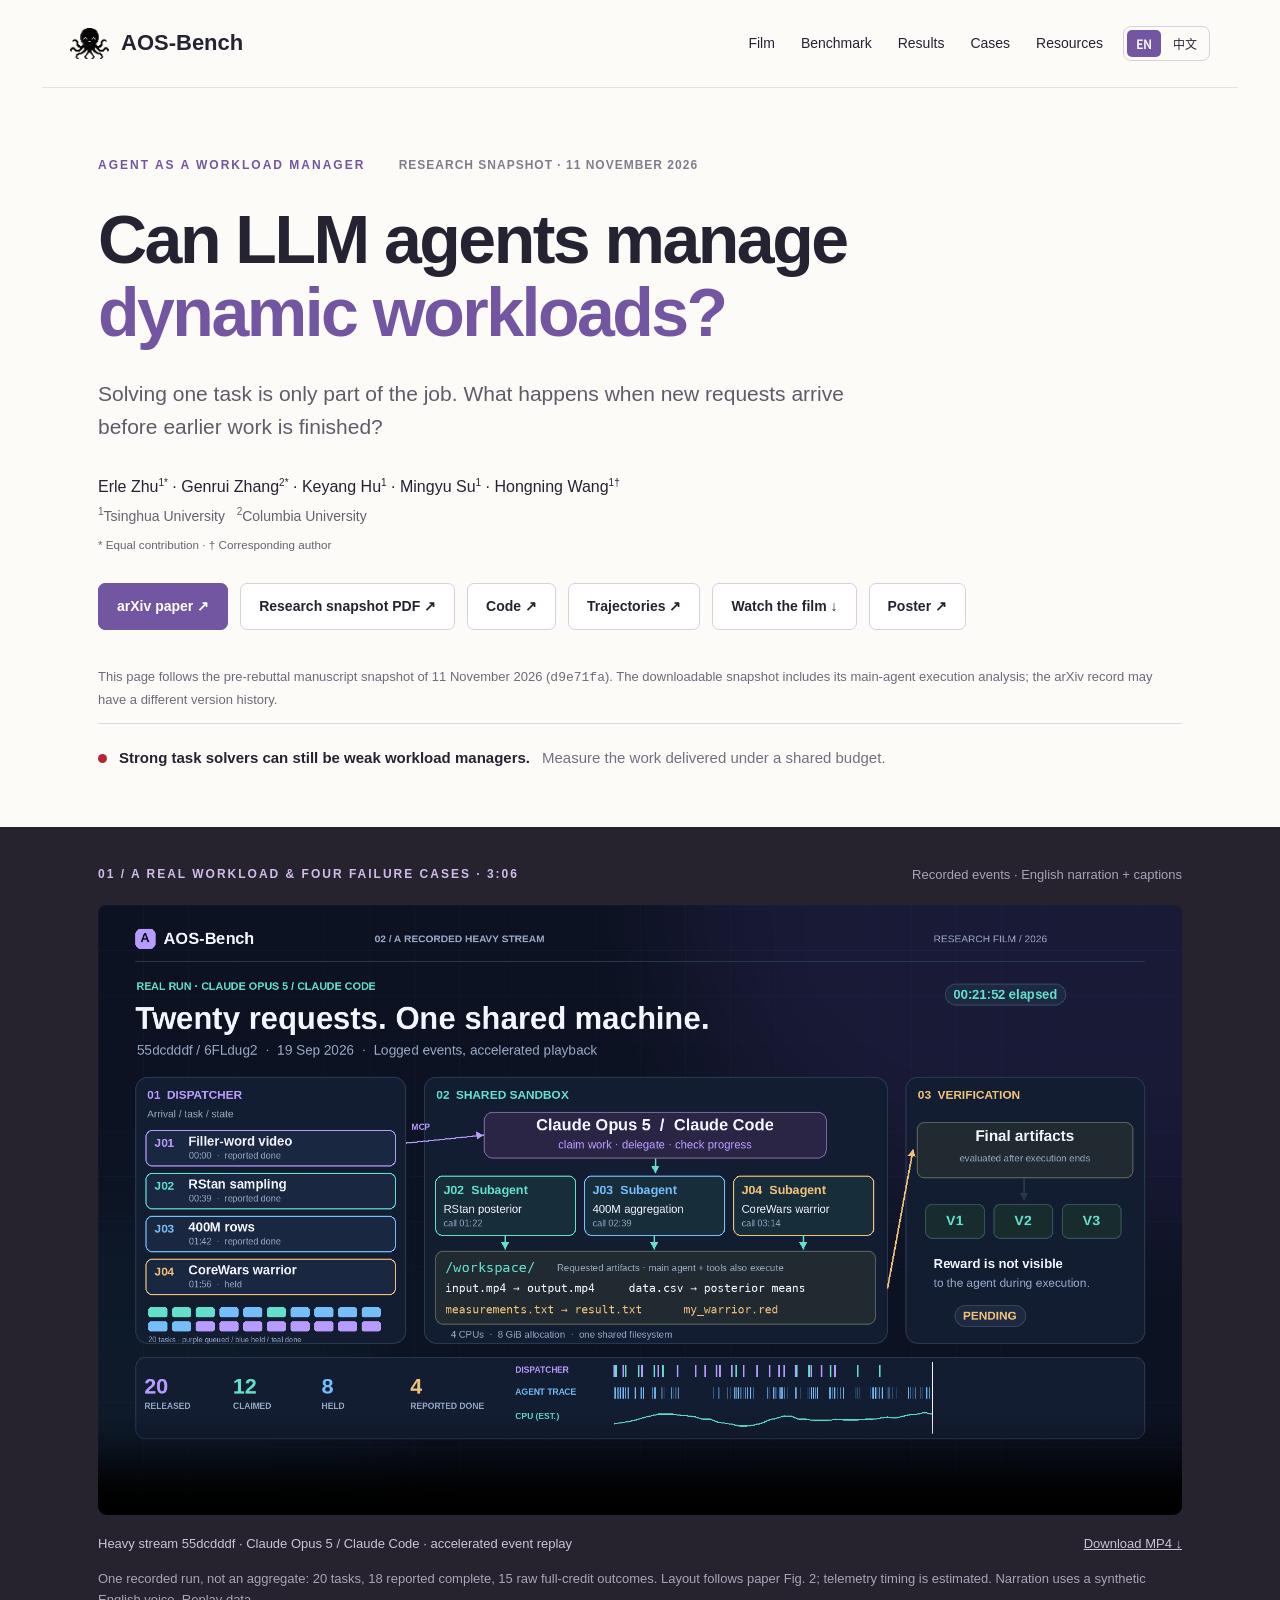
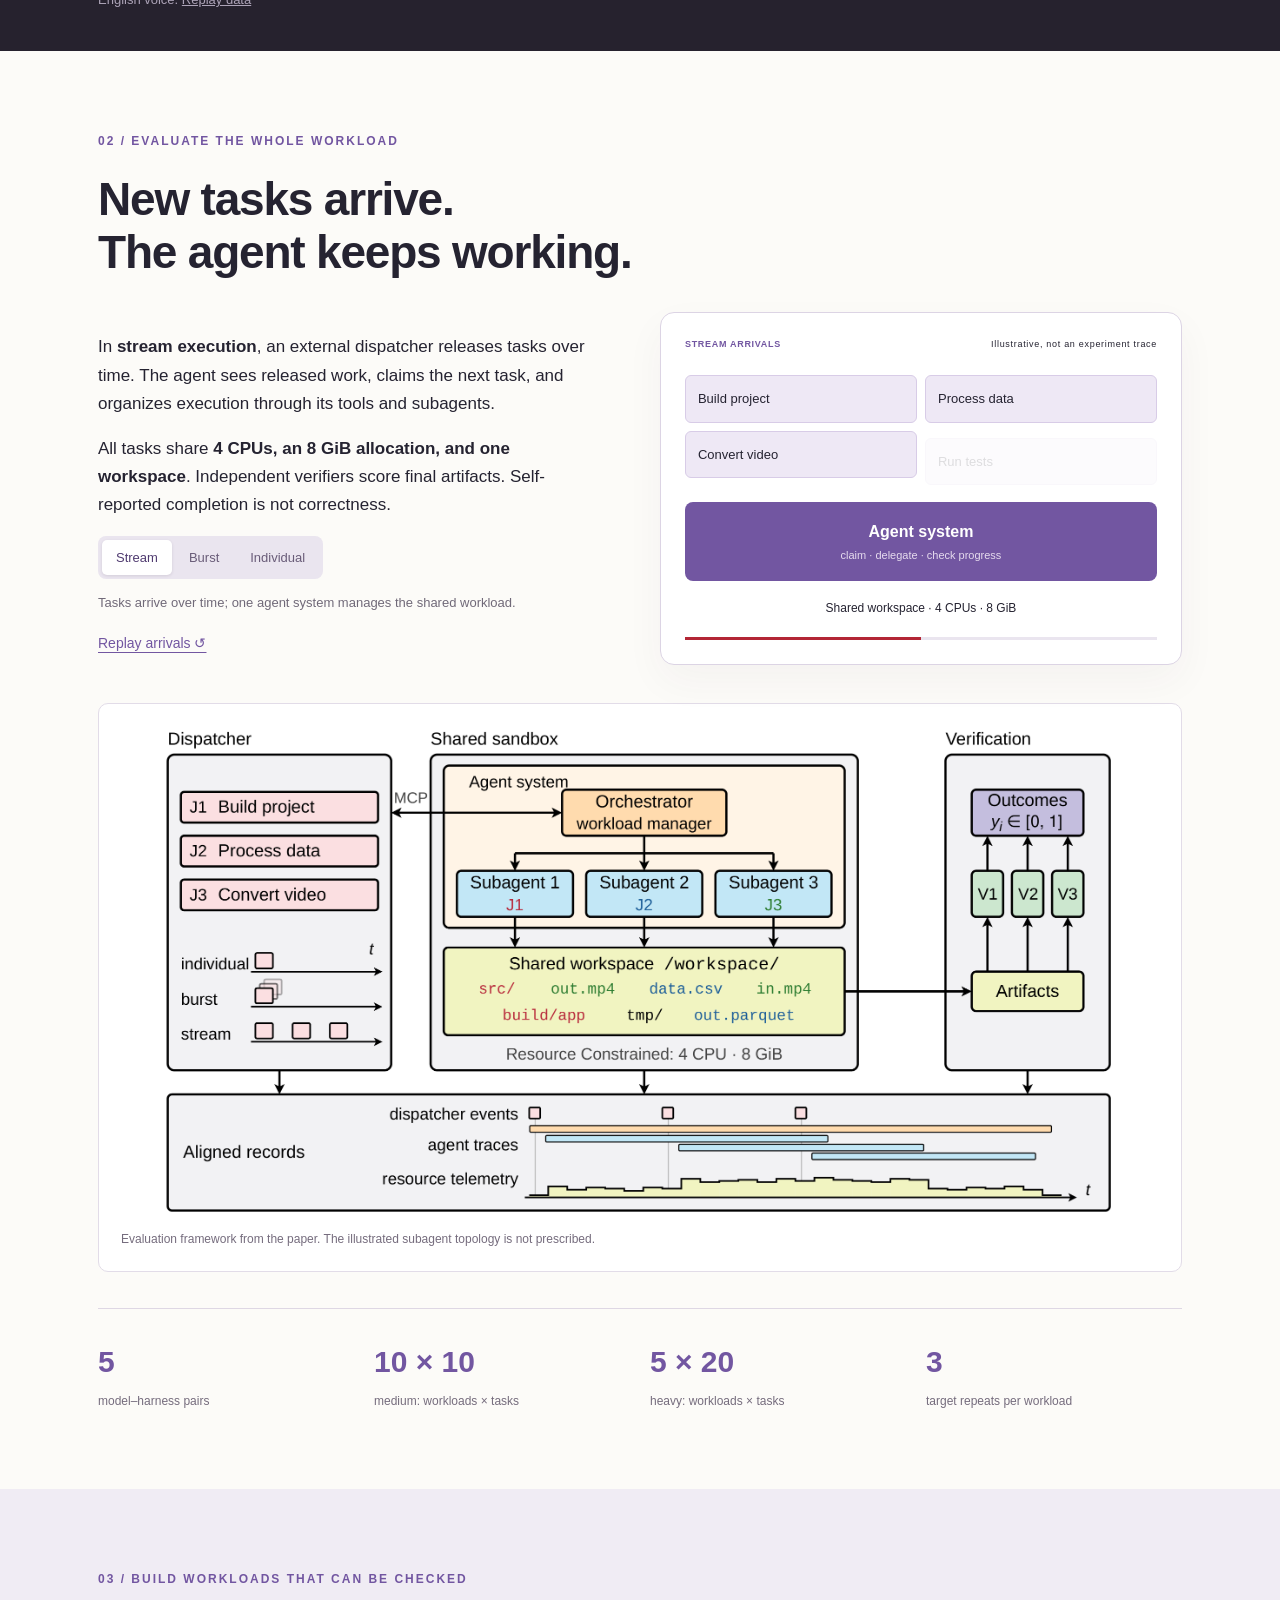
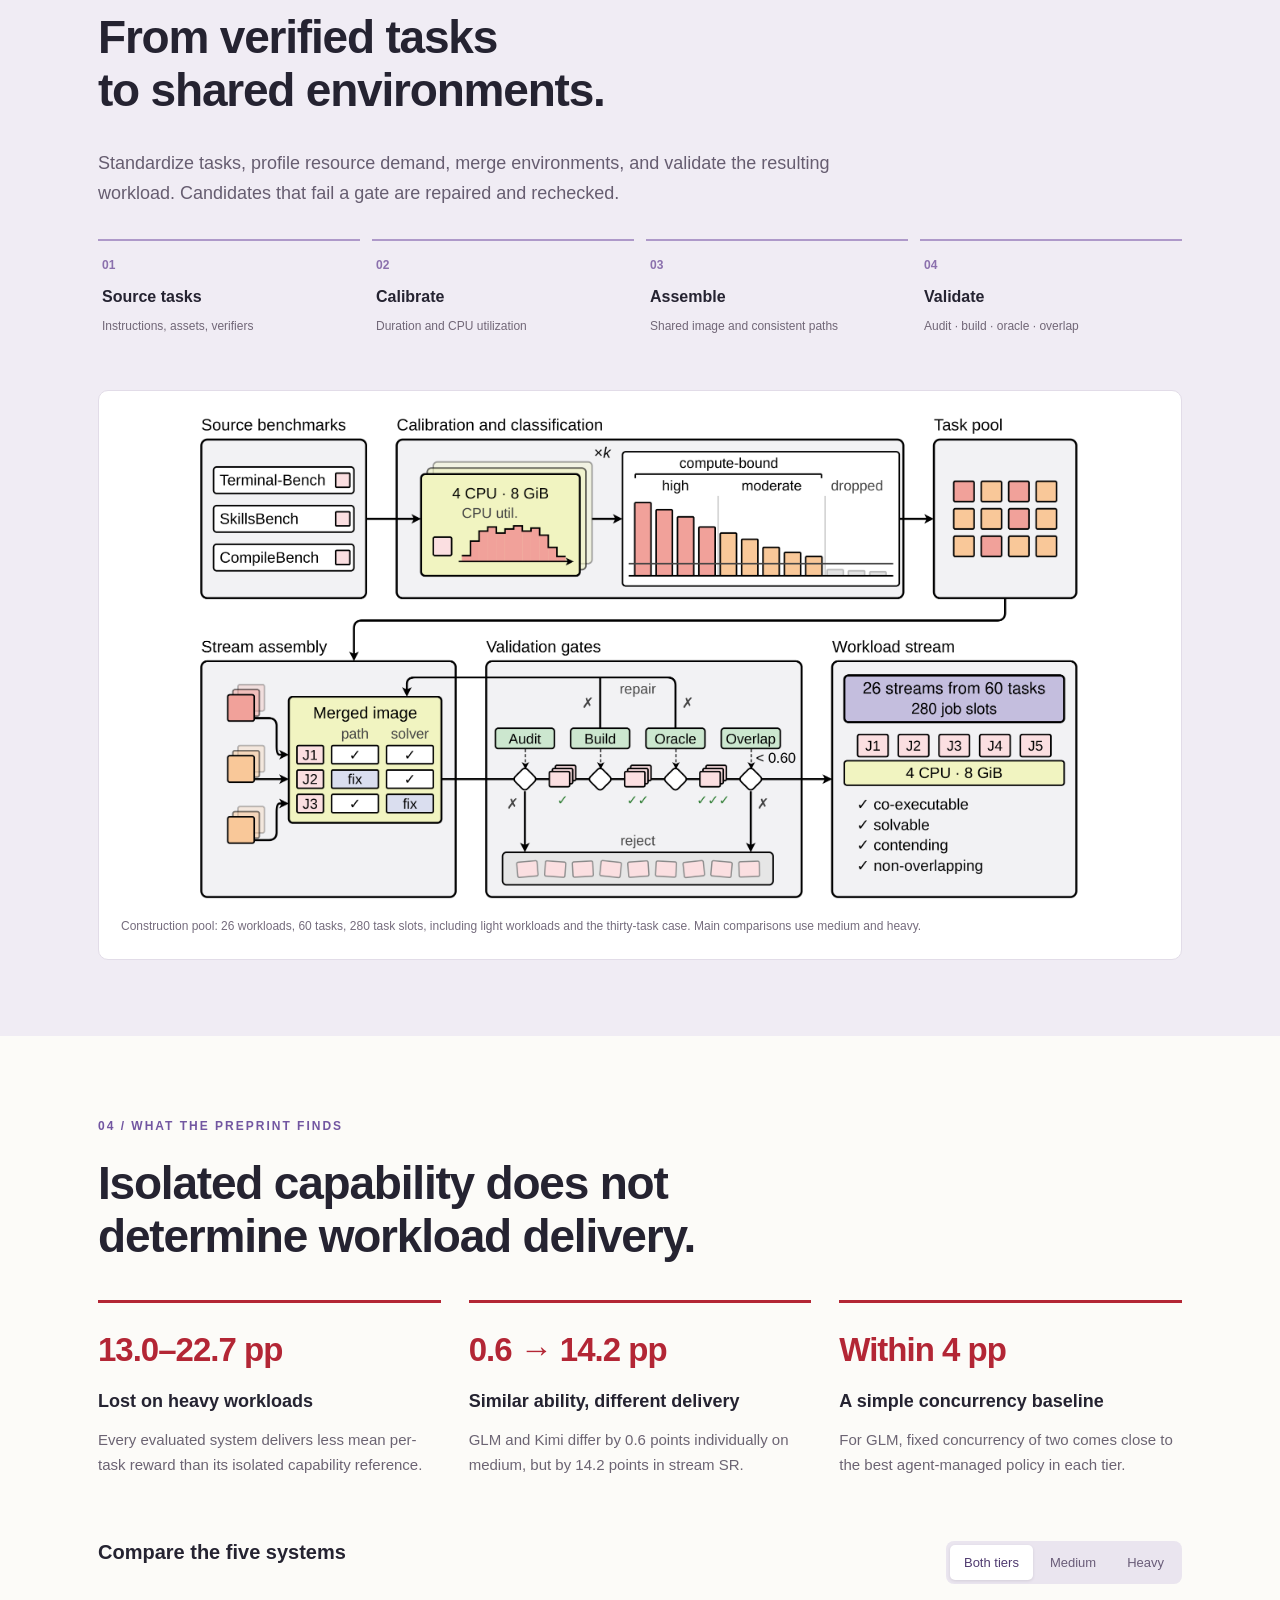
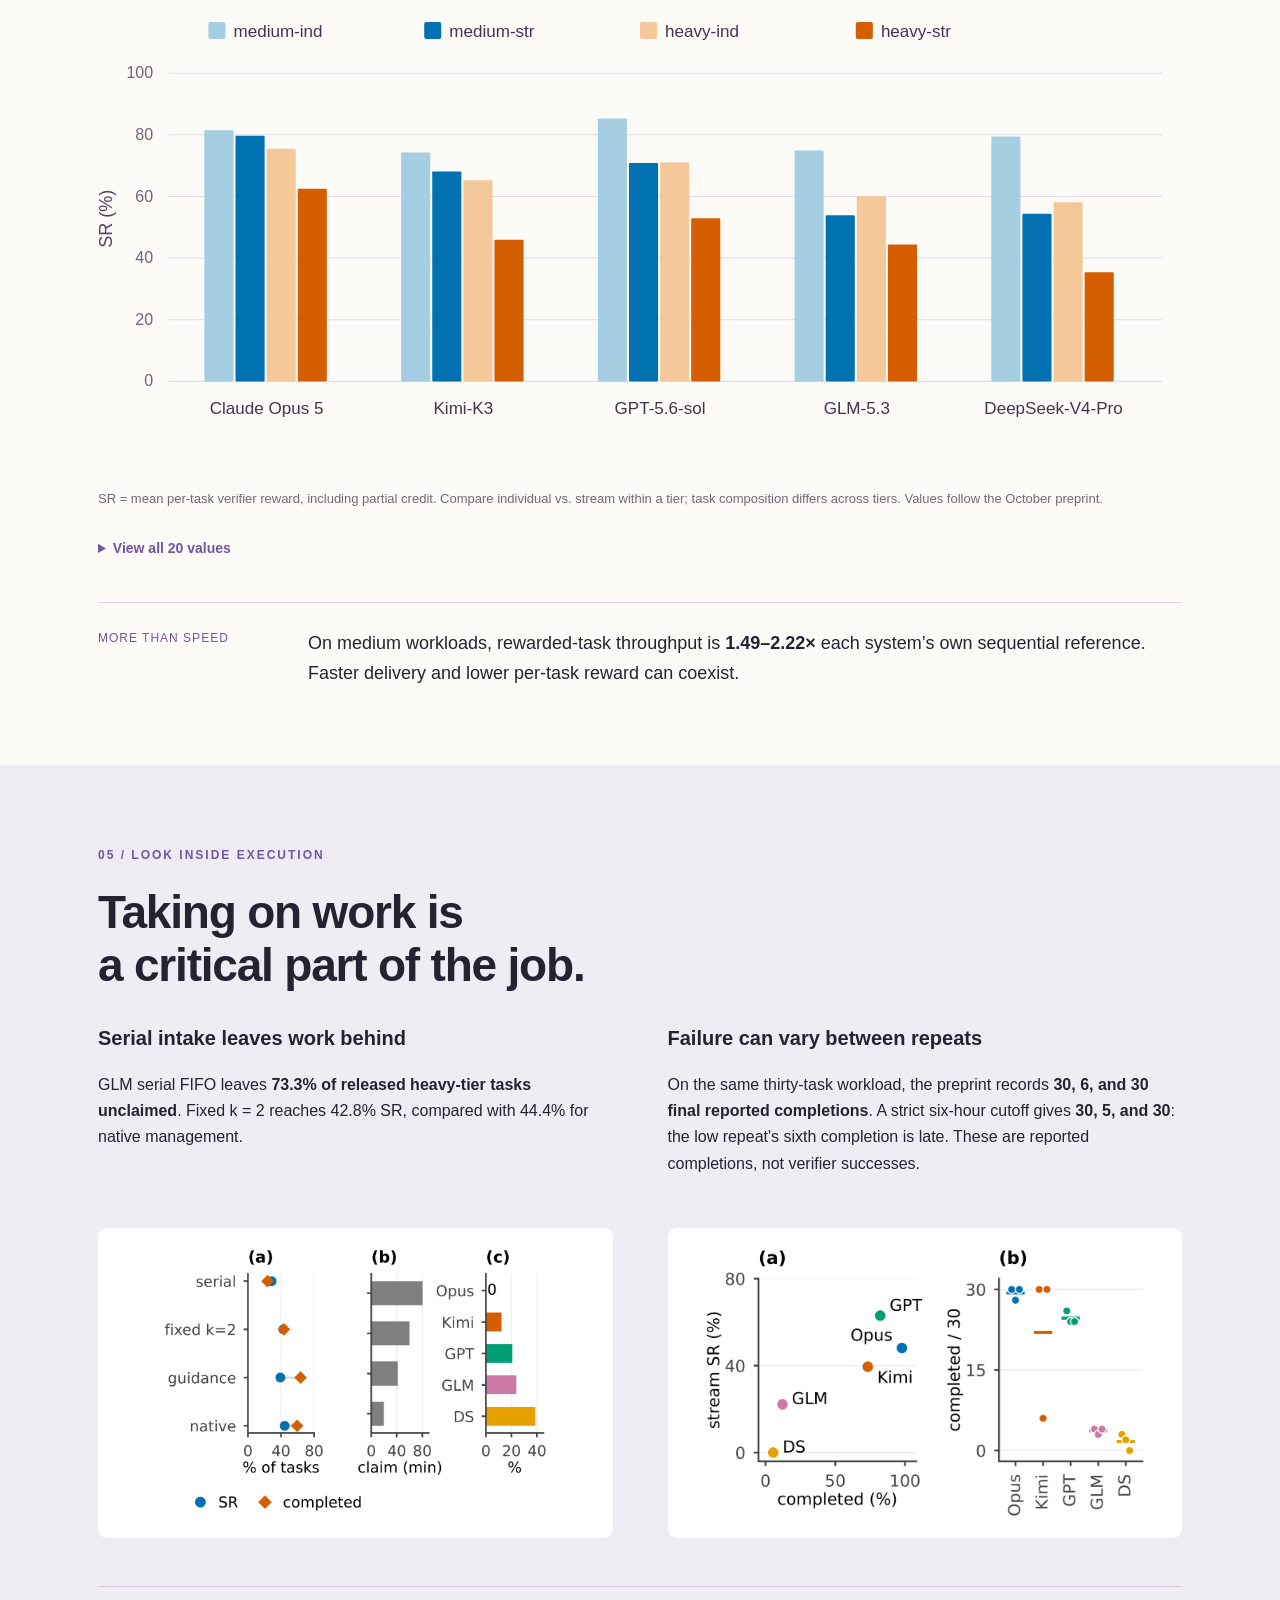
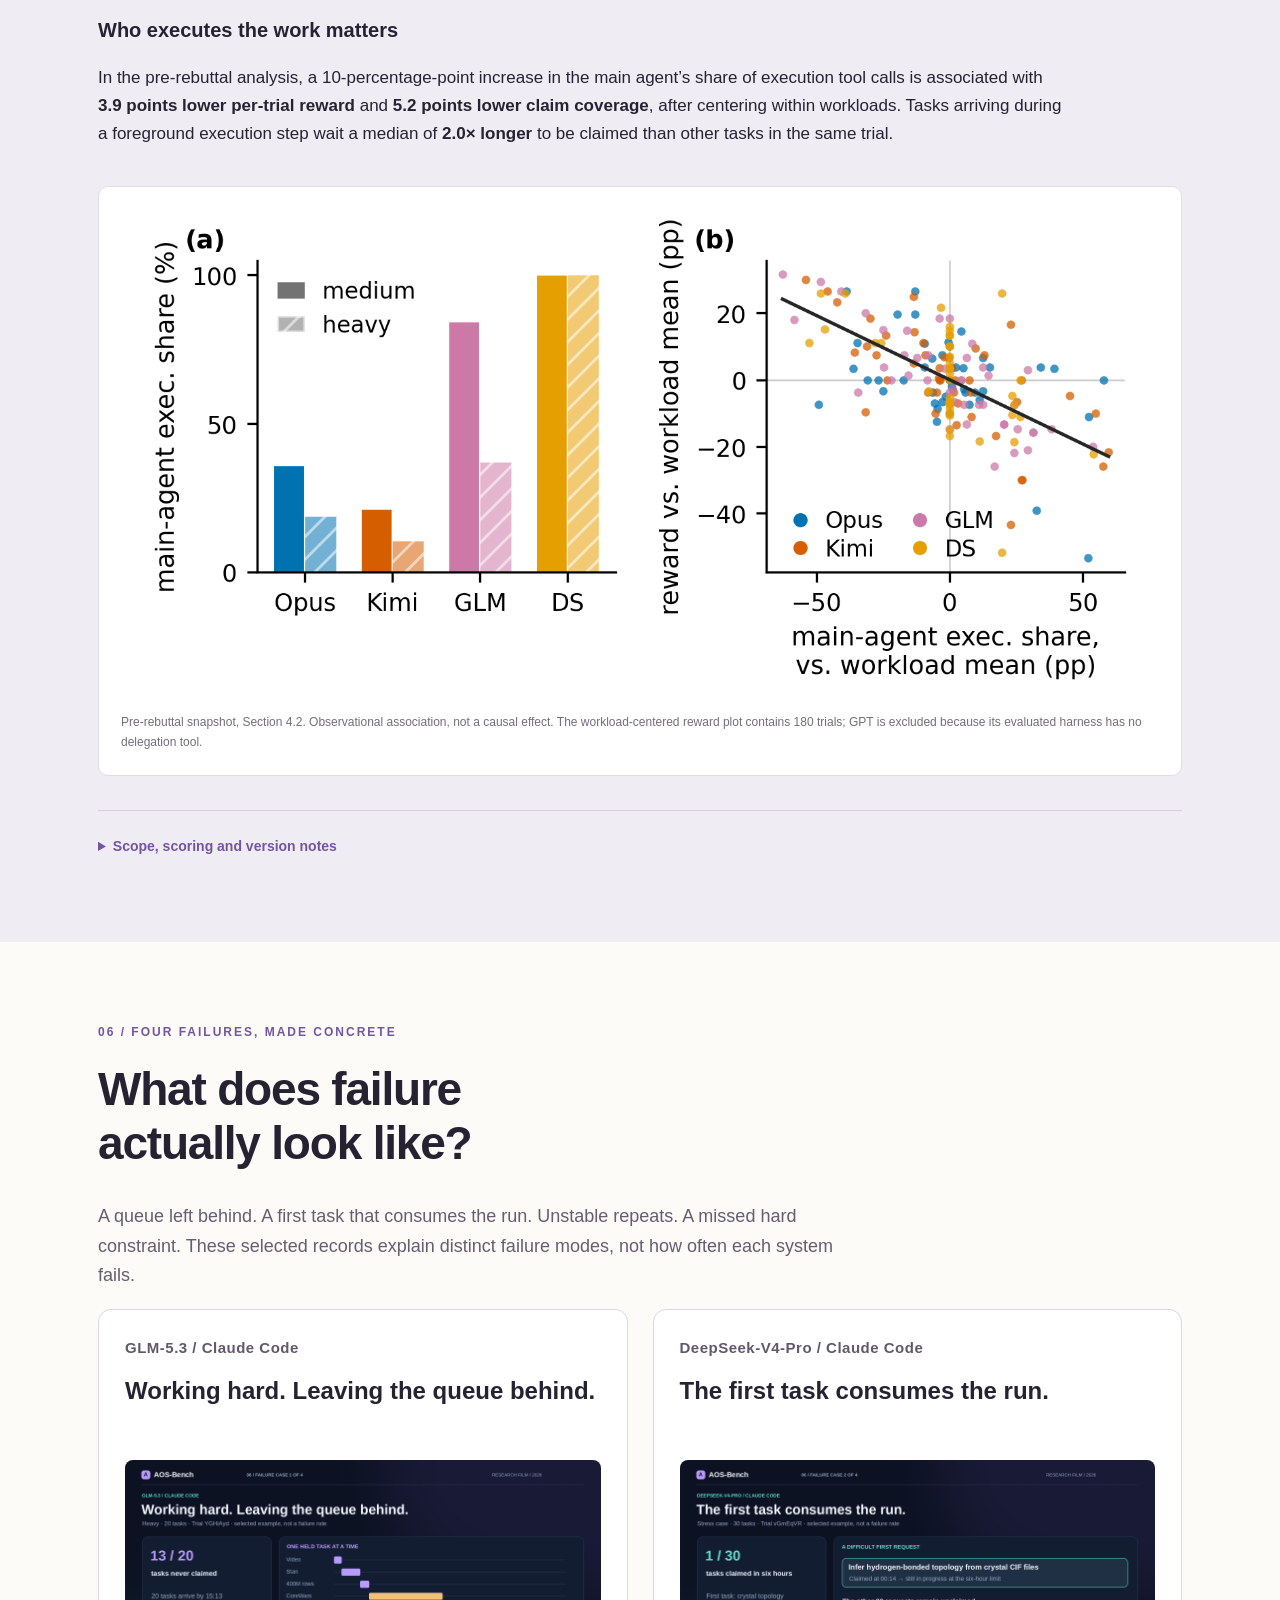
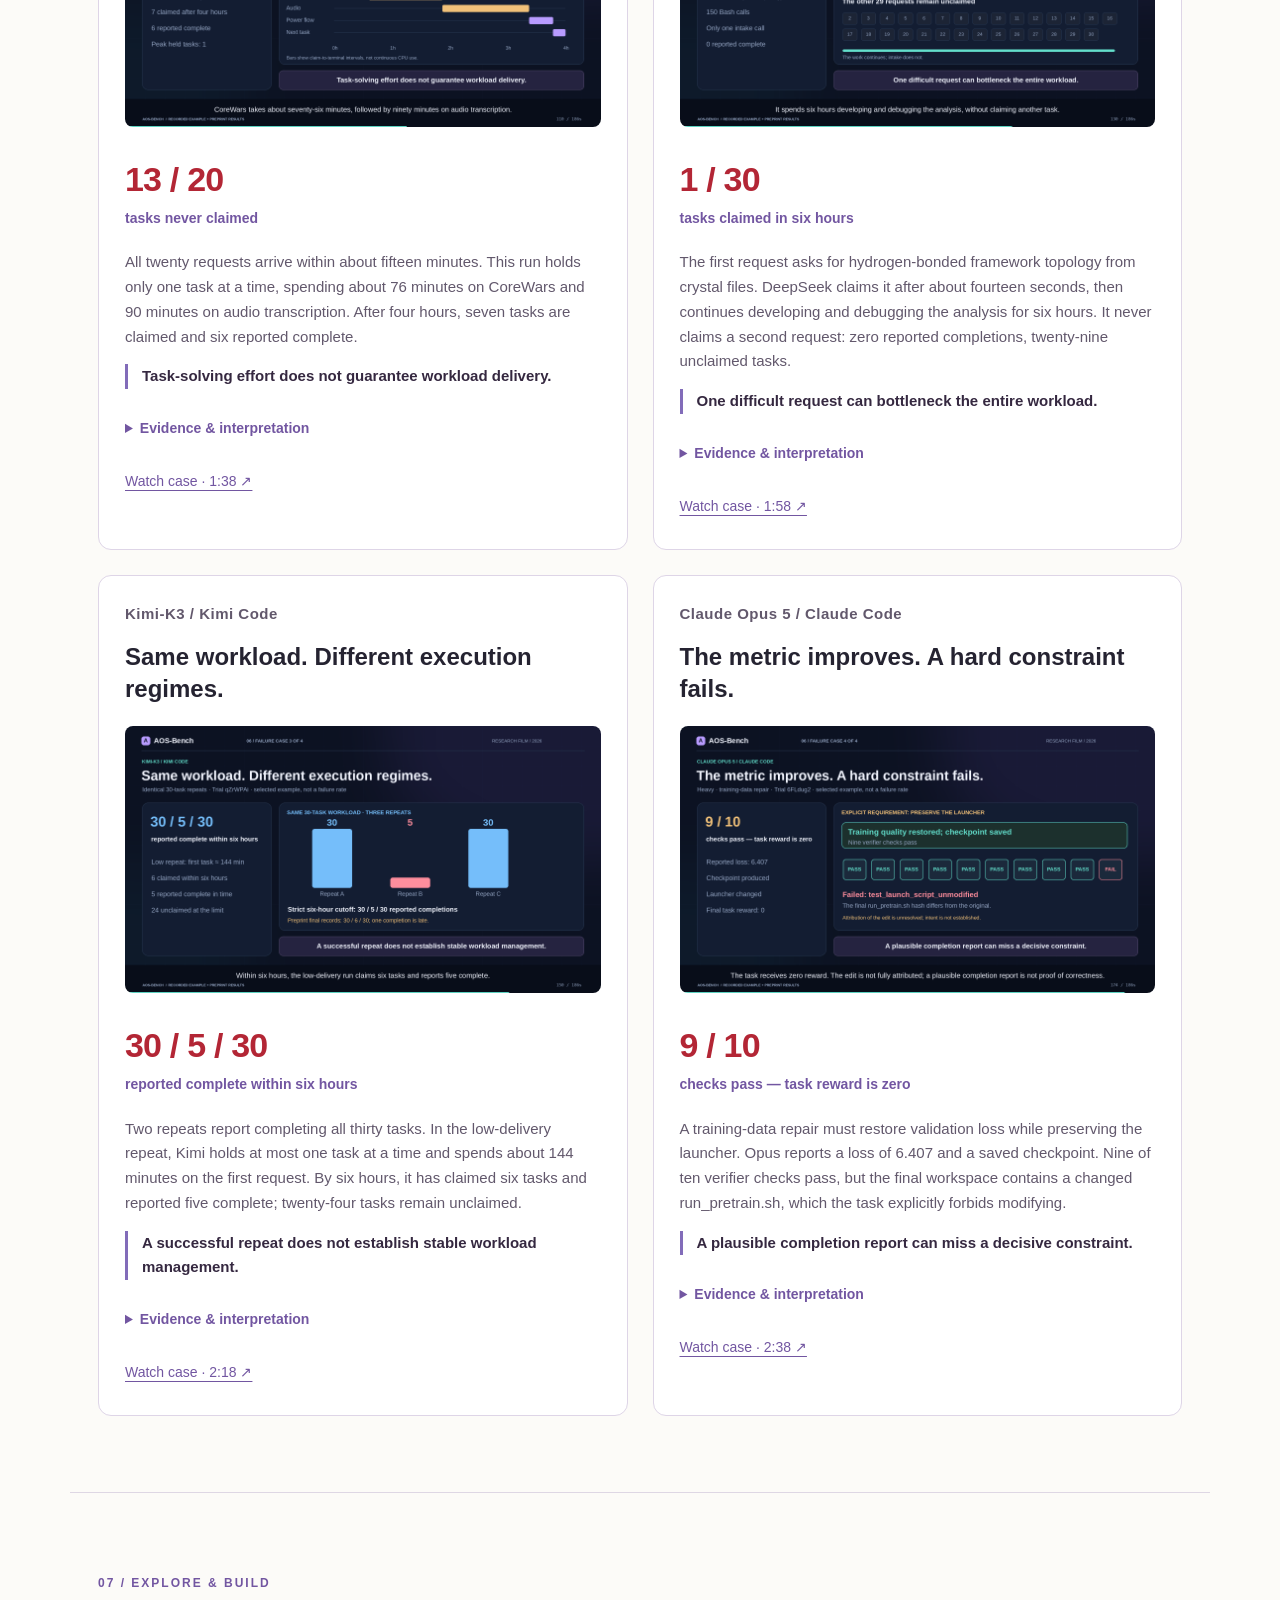
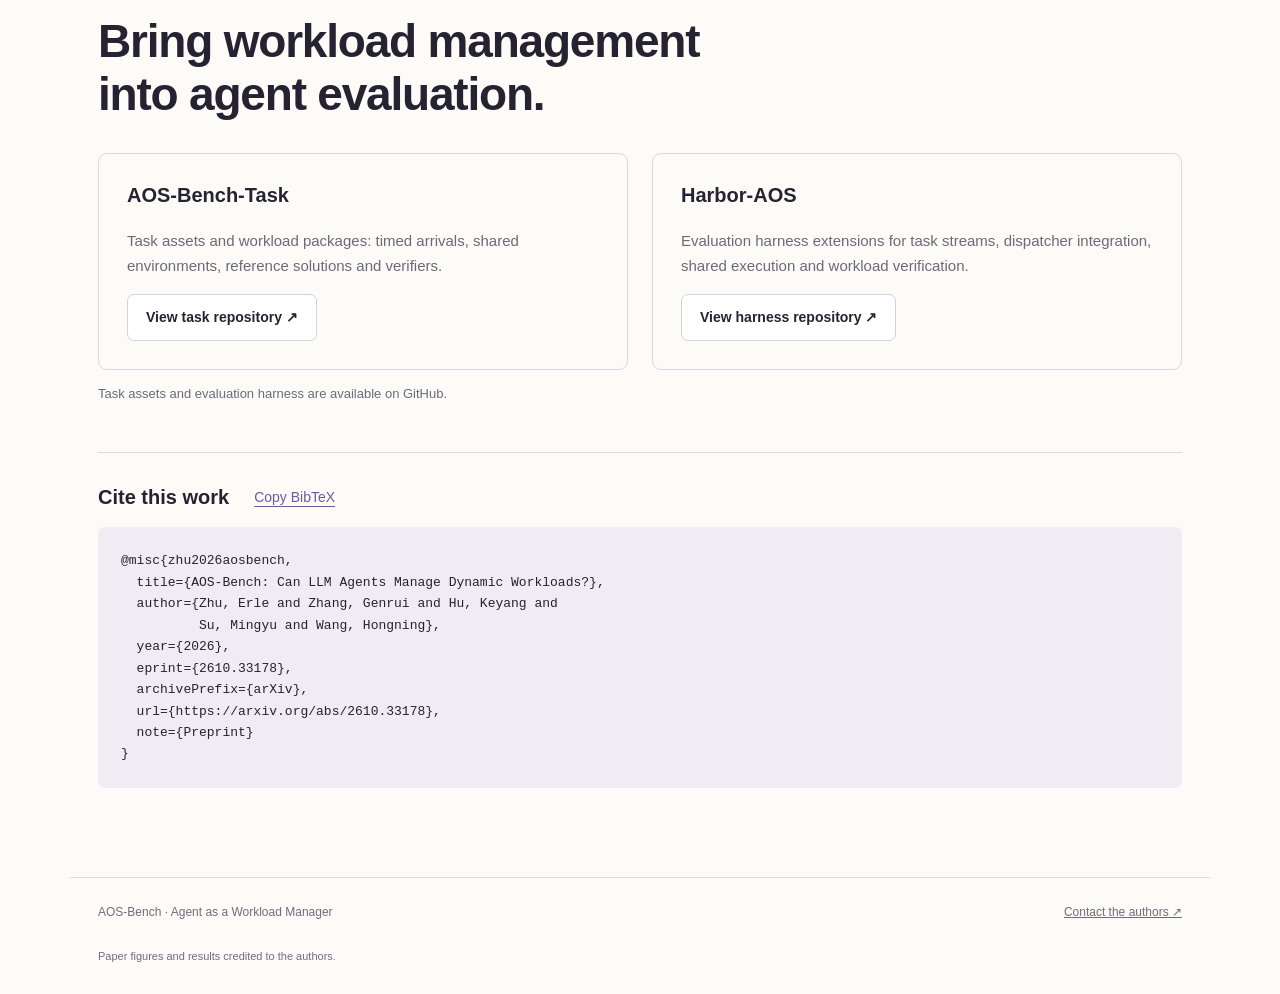
==== index.html @ 3b786434 "Publish bilingual AOS-Bench project page at pre-rebuttal snapshot d9e71fa" ====
<!doctype html>
<html lang="en">
<head>
  <meta charset="utf-8"><meta name="viewport" content="width=device-width,initial-scale=1">
  <title>AOS-Bench — Can LLM Agents Manage Dynamic Workloads?</title>
  <meta name="description" content="AOS-Bench evaluates LLM agents as workload managers: tasks arrive over time and share compute, memory and a workspace.">
  <meta property="og:title" content="AOS-Bench: strong task solvers, weak workload managers?">
  <meta property="og:description" content="Evaluate the workload. Measure what gets delivered. Five agent systems, dynamic arrivals, shared resources.">
  <meta property="og:image" content="https://aos-bench.github.io/assets/social-card.png"><meta name="twitter:card" content="summary_large_image">
  <link rel="canonical" href="https://aos-bench.github.io/"><meta property="og:url" content="https://aos-bench.github.io/"><meta property="og:type" content="website">
  <link rel="icon" href="assets/logo.png"><link rel="stylesheet" href="style.css"><link rel="stylesheet" href="cases.css"><link rel="stylesheet" href="languages.css">
  <link rel="alternate" hreflang="en" href="index.html"><link rel="alternate" hreflang="zh-Hans" href="zh.html">
  <script src="config.js" defer></script><script src="app.js" defer></script>
</head>
<body>
<header class="nav"><a class="brand" href="#"><img src="assets/logo.png" alt="">AOS-Bench</a><nav aria-label="Main navigation"><a href="#demo">Film</a><a href="#benchmark">Benchmark</a><a href="#results">Results</a><a href="#failure-cases">Cases</a><a href="#resources">Resources</a></nav><div class="language-switch" aria-label="Page language"><a href="index.html" lang="en" aria-current="page">EN</a><a href="zh.html" lang="zh-Hans">中文</a></div></header>
<main>
  <section class="hero wrap">
    <div class="eyebrow">AGENT AS A WORKLOAD MANAGER <span>RESEARCH SNAPSHOT · 11 NOVEMBER 2026</span></div>
    <h1>Can LLM agents manage<br><em>dynamic workloads?</em></h1>
    <p class="deck">Solving one task is only part of the job. What happens when new requests arrive before earlier work is finished?</p>
    <p class="authors">Erle Zhu<sup>1*</sup> · Genrui Zhang<sup>2*</sup> · Keyang Hu<sup>1</sup> · Mingyu Su<sup>1</sup> · Hongning Wang<sup>1†</sup></p>
    <p class="affiliations"><sup>1</sup>Tsinghua University &nbsp; <sup>2</sup>Columbia University &nbsp; <small>* Equal contribution · † Corresponding author</small></p>
    <div class="actions"><a class="button primary" href="https://arxiv.org/abs/2610.33178">arXiv paper ↗</a><a class="button" href="assets/paper.pdf">Research snapshot PDF ↗</a><a class="button" href="https://github.com/AOS-Bench/AOS-Bench">Code ↗</a><a class="button" href="https://huggingface.co/datasets/AOS-Bench/AOS-Bench-Trajectories-v2">Trajectories ↗</a><a class="button" href="#demo">Watch the film ↓</a><a class="button" href="assets/poster.pdf">Poster ↗</a></div>
    <p class="small">This page follows the pre-rebuttal manuscript snapshot of 11 November 2026 (<code>d9e71fa</code>). The downloadable snapshot includes its main-agent execution analysis; the arXiv record may have a different version history.</p>
    <div class="hero-statement"><span class="signal"></span><strong>Strong task solvers can still be weak workload managers.</strong><span>Measure the work delivered under a shared budget.</span></div>
  </section>
  <section class="film-section" id="demo"><div class="wrap"><div class="section-top"><span class="eyebrow">01 / A REAL WORKLOAD & FOUR FAILURE CASES · 3:06</span><span class="muted">Recorded events · English narration + captions</span></div>
    <video controls playsinline preload="metadata" poster="assets/video-cover.png" aria-label="AOS-Bench animated overview"><source src="assets/aos-bench-overview.mp4" type="video/mp4"><track kind="captions" srclang="en" label="English" src="assets/overview.en.vtt">Your browser does not support embedded video. <a href="assets/aos-bench-overview.mp4">Download the film</a>.</video>
    <div class="under-film"><span>Heavy stream 55dcdddf · Claude Opus 5 / Claude Code · accelerated event replay</span><a href="assets/aos-bench-overview.mp4" download>Download MP4 ↓</a></div>
    <p class="muted">One recorded run, not an aggregate: 20 tasks, 18 reported complete, 15 raw full-credit outcomes. Layout follows paper Fig. 2; telemetry timing is estimated. Narration uses a synthetic English voice. <a href="assets/heavy-example.json">Replay data</a></p>
  </div></section>
  <section class="wrap section" id="benchmark"><span class="eyebrow">02 / EVALUATE THE WHOLE WORKLOAD</span><h2>New tasks arrive.<br>The agent keeps working.</h2>
    <div class="split"><div><p>In <strong>stream execution</strong>, an external dispatcher releases tasks over time. The agent sees released work, claims the next task, and organizes execution through its tools and subagents.</p><p>All tasks share <strong>4 CPUs, an 8 GiB allocation, and one workspace</strong>. Independent verifiers score final artifacts. Self-reported completion is not correctness.</p><div class="modes" role="group" aria-label="Arrival setting"><button class="active" data-mode="stream" aria-pressed="true">Stream</button><button data-mode="burst" aria-pressed="false">Burst</button><button data-mode="individual" aria-pressed="false">Individual</button></div><p id="mode-description" class="small">Tasks arrive over time; one agent system manages the shared workload.</p><button id="replay" class="text-button">Replay arrivals ↺</button></div>
    <div class="simulation" aria-label="Illustrative task arrival animation"><div class="sim-head"><span id="sim-label">STREAM ARRIVALS</span><span>Illustrative, not an experiment trace</span></div><div class="queue" id="queue"><div>Build project</div><div>Process data</div><div>Convert video</div><div>Run tests</div></div><div class="sim-agent">Agent system <span>claim · delegate · check progress</span></div><div id="sim-budget">Shared workspace · 4 CPUs · 8 GiB</div><div class="sim-progress"><i></i></div></div></div>
    <figure class="paper-figure"><img loading="lazy" src="assets/framework.png" alt="Paper framework: dispatcher releases tasks to an agent system in a shared sandbox; independent verifiers score final artifacts."><figcaption>Evaluation framework from the paper. The illustrated subagent topology is not prescribed.</figcaption></figure>
    <div class="study"><div><strong>5</strong><span>model–harness pairs</span></div><div><strong>10 × 10</strong><span>medium: workloads × tasks</span></div><div><strong>5 × 20</strong><span>heavy: workloads × tasks</span></div><div><strong>3</strong><span>target repeats per workload</span></div></div>
  </section>
  <section class="tinted"><div class="wrap section"><span class="eyebrow">03 / BUILD WORKLOADS THAT CAN BE CHECKED</span><h2>From verified tasks<br>to shared environments.</h2><p class="section-intro">Standardize tasks, profile resource demand, merge environments, and validate the resulting workload. Candidates that fail a gate are repaired and rechecked.</p>
    <div class="pipeline"><div><b>01</b>Source tasks<small>Instructions, assets, verifiers</small></div><div><b>02</b>Calibrate<small>Duration and CPU utilization</small></div><div><b>03</b>Assemble<small>Shared image and consistent paths</small></div><div><b>04</b>Validate<small>Audit · build · oracle · overlap</small></div></div>
    <figure class="paper-figure"><img loading="lazy" src="assets/synthesis.png" alt="Original workload synthesis pipeline, including calibration, stream assembly and four validation gates."><figcaption>Construction pool: 26 workloads, 60 tasks, 280 task slots, including light workloads and the thirty-task case. Main comparisons use medium and heavy.</figcaption></figure>
  </div></section>
  <section class="wrap section" id="results"><span class="eyebrow">04 / WHAT THE PREPRINT FINDS</span><h2>Isolated capability does not<br>determine workload delivery.</h2>
    <div class="result-cards"><article><strong>13.0–22.7 pp</strong><h3>Lost on heavy workloads</h3><p>Every evaluated system delivers less mean per-task reward than its isolated capability reference.</p></article><article><strong>0.6 → 14.2 pp</strong><h3>Similar ability, different delivery</h3><p>GLM and Kimi differ by 0.6 points individually on medium, but by 14.2 points in stream SR.</p></article><article><strong>Within 4 pp</strong><h3>A simple concurrency baseline</h3><p>For GLM, fixed concurrency of two comes close to the best agent-managed policy in each tier.</p></article></div>
    <div class="chart-header"><h3>Compare the five systems</h3><div class="modes" role="group" aria-label="Results tier"><button class="active" data-tier="all" aria-pressed="true">Both tiers</button><button data-tier="Medium" aria-pressed="false">Medium</button><button data-tier="Heavy" aria-pressed="false">Heavy</button></div></div>
    <div id="results-chart" role="img" aria-label="Success rates grouped by model. Each group compares medium individual, medium stream, heavy individual and heavy stream."></div>
    <p class="small">SR = mean per-task verifier reward, including partial credit. Compare individual vs. stream within a tier; task composition differs across tiers. Values follow the October preprint.</p>
    <details><summary>View all 20 values</summary><div class="table-scroll"><table id="results-table"><thead><tr><th>Model</th><th>Medium ind.</th><th>Medium str.</th><th>Heavy ind.</th><th>Heavy str.</th></tr></thead><tbody></tbody></table></div></details>
    <div class="finding"><span>MORE THAN SPEED</span><p>On medium workloads, rewarded-task throughput is <strong>1.49–2.22×</strong> each system’s own sequential reference. Faster delivery and lower per-task reward can coexist.</p></div>
  </section>
  <section class="tinted"><div class="wrap section"><span class="eyebrow">05 / LOOK INSIDE EXECUTION</span><h2>Taking on work is<br>a critical part of the job.</h2><div class="analysis-grid"><article><h3>Serial intake leaves work behind</h3><p>GLM serial FIFO leaves <strong>73.3% of released heavy-tier tasks unclaimed</strong>. Fixed k = 2 reaches 42.8% SR, compared with 44.4% for native management.</p><img loading="lazy" src="assets/mechanism.png" alt="Paper chart of GLM execution policies, claim latency and never-claimed task shares."></article><article><h3>Failure can vary between repeats</h3><p>On the same thirty-task workload, the preprint records <strong>30, 6, and 30 final reported completions</strong>. A strict six-hour cutoff gives <strong>30, 5, and 30</strong>: the low repeat's sixth completion is late. These are reported completions, not verifier successes.</p><img loading="lazy" src="assets/case.png" alt="Original preprint chart using final reported completions, including a late sixth completion in Kimi's low-delivery repeat."></article></div>
    <div class="main-agent-analysis"><h3>Who executes the work matters</h3><p>In the pre-rebuttal analysis, a 10-percentage-point increase in the main agent’s share of execution tool calls is associated with <strong>3.9 points lower per-trial reward</strong> and <strong>5.2 points lower claim coverage</strong>, after centering within workloads. Tasks arriving during a foreground execution step wait a median of <strong>2.0× longer</strong> to be claimed than other tasks in the same trial.</p><figure class="paper-figure"><img loading="lazy" src="assets/main-agent-work.png" alt="Main-agent execution share and its observational association with workload reward."><figcaption>Pre-rebuttal snapshot, Section 4.2. Observational association, not a causal effect. The workload-centered reward plot contains 180 trials; GPT is excluded because its evaluated harness has no delegation tool.</figcaption></figure></div>
    <details class="scope"><summary>Scope, scoring and version notes</summary><p>These are results for model–harness pairs, not model-only rankings. Ten medium workloads and five heavy workloads bound inference; heavy confidence intervals are coarse. Workloads contain no explicit task dependencies, values or priorities. Individual execution is a capability reference, not an equal-resource baseline.</p><p>Scoring excludes eleven tasks whose verifiers cannot validly judge execution, and gives no credit to completions after a sampled memory overrun. Historical trials include post-limit activity and shared-artifact effects. This page preserves manuscript snapshot <code>d9e71fa</code>, before the rebuttal revision; it does not mix in revised rebuttal scores. The current released code may contain subsequent engineering fixes. The thirty-task analysis is a case study.</p></details>
  </div></section>
  <section class="wrap section" id="failure-cases"><span class="eyebrow">06 / FOUR FAILURES, MADE CONCRETE</span><h2>What does failure<br>actually look like?</h2><p class="section-intro">A queue left behind. A first task that consumes the run. Unstable repeats. A missed hard constraint. These selected records explain distinct failure modes, not how often each system fails.</p><div id="case-cards" class="case-grid"></div><noscript><p>Enable JavaScript to view the case cards, or <a href="assets/failure-cases.json">read the case summaries and evidence</a>.</p></noscript></section>
  <section class="wrap section" id="resources"><span class="eyebrow">07 / EXPLORE & BUILD</span><h2>Bring workload management<br>into agent evaluation.</h2><div class="resource-grid"><article><h3>AOS-Bench-Task</h3><p>Task assets and workload packages: timed arrivals, shared environments, reference solutions and verifiers.</p><a id="tasks-link" class="button" href="https://github.com/AOS-Bench/AOS-Bench-Task">Repository · release pending</a></article><article><h3>Harbor-AOS</h3><p>Evaluation harness extensions for task streams, dispatcher integration, shared execution and workload verification.</p><a id="harness-link" class="button" href="https://github.com/AOS-Bench/Harbor-AOS">Repository · release pending</a></article></div><p id="release-note" class="small">Code release is being prepared. Repository links may require access until publication.</p>
    <div class="citation"><div><h3>Cite this work</h3><button id="copy-citation" class="text-button">Copy BibTeX</button><span id="copy-status" aria-live="polite"></span></div><pre id="citation">@misc{zhu2026aosbench,
  title={AOS-Bench: Can LLM Agents Manage Dynamic Workloads?},
  author={Zhu, Erle and Zhang, Genrui and Hu, Keyang and
          Su, Mingyu and Wang, Hongning},
  year={2026},
  eprint={2610.33178},
  archivePrefix={arXiv},
  url={https://arxiv.org/abs/2610.33178},
  note={Preprint}
}</pre></div>
  </section>
</main><footer class="wrap"><span>AOS-Bench · Agent as a Workload Manager</span><a href="mailto:erlerzhu@gmail.com">Contact the authors ↗</a><span>Paper figures and results credited to the authors.</span></footer>
</body></html>
---- style.css ----
@font-face{font-family:InterLocal;src:url('assets/sans.woff2') format('woff2');font-display:swap}*{box-sizing:border-box}html{scroll-behavior:smooth;scroll-padding-top:90px}body{margin:0;color:#252331;background:#fcfbf8;font-family:Arial,Helvetica,sans-serif;line-height:1.65}a{color:inherit}button{font:inherit;cursor:pointer}button:focus-visible,a:focus-visible{outline:3px solid #b32635;outline-offset:5px}.wrap{max-width:1140px;margin:auto;padding:0 28px}.nav{display:flex;justify-content:space-between;align-items:center;max-width:1196px;margin:auto;padding:24px 28px;border-bottom:1px solid #e5e1e9}.brand{display:flex;align-items:center;gap:12px;font-weight:800;text-decoration:none;font-size:22px}.brand img{width:39px;height:39px;object-fit:contain}.nav nav{display:flex;gap:26px;font-size:14px}.nav nav a{text-decoration:none}.hero{padding-top:68px;padding-bottom:56px}.eyebrow{font-size:12px;font-weight:700;letter-spacing:2px;color:#7256a1}.eyebrow span{color:#847b8b;margin-left:28px;letter-spacing:1px}h1{font-size:clamp(42px,5.4vw,68px);line-height:1.08;letter-spacing:-2.5px;margin:27px 0}h1 em{font-style:normal;color:#7256a1}.deck{max-width:760px;font-size:21px;color:#625a69;line-height:1.6}.authors{font-size:16px;margin-top:30px;margin-bottom:4px}.affiliations{font-size:14px;margin:0;color:#68616d}.affiliations small{display:block;margin-top:7px}sup{font-size:10px}.actions{display:flex;gap:12px;flex-wrap:wrap;margin:29px 0 36px}.button{display:inline-block;padding:11px 18px;border:1px solid #d7cfdf;border-radius:7px;background:#fff;text-decoration:none;font-size:14px;font-weight:700}.button:hover{border-color:#7256a1;background:#f5f1fa}.primary{background:#7256a1;color:#fff;border-color:#7256a1}.primary:hover{background:#5f428f}.hero-statement{display:flex;align-items:center;gap:12px;flex-wrap:wrap;border-top:1px solid #ded7e4;padding-top:22px;font-size:15px}.hero-statement>span:last-child{color:#766e7d}.signal{width:9px;height:9px;border-radius:50%;background:#b32635}.film-section{background:#26222e;color:white;padding:37px 0 28px}.section-top{display:flex;justify-content:space-between;gap:16px;align-items:center;margin-bottom:20px}.film-section .eyebrow{color:#d0bce9}.muted{font-size:13px;color:#aca3b7}video{display:block;width:100%;aspect-ratio:16/9;border-radius:9px;background:#17141d}.under-film{display:flex;justify-content:space-between;gap:16px;font-size:13px;color:#cbc4d4;margin-top:18px}.section{padding-top:76px;padding-bottom:76px}h2{font-size:clamp(30px,3.8vw,46px);line-height:1.16;letter-spacing:-1.2px;margin:19px 0 32px}h3{font-size:20px;line-height:1.35;margin-top:0}.split{display:grid;grid-template-columns:1fr 1.04fr;gap:60px;align-items:center}.split p{font-size:17px}.small{font-size:13px!important;color:#706978}.modes{display:inline-flex;gap:3px;background:#eae5ef;padding:4px;border-radius:8px;max-width:100%}.modes button{border:0;background:transparent;font-size:13px;padding:7px 14px;border-radius:5px;color:#695c78}.modes button.active{background:#fff;color:#503b70;box-shadow:0 1px 3px #35264220}.text-button{border:0;background:transparent;color:#7256a1;font-size:14px;padding:5px 0;text-decoration:underline;text-underline-offset:4px}.simulation{border:1px solid #dcd4e4;border-radius:14px;padding:24px;background:#fff;box-shadow:0 16px 40px #4432510b}.sim-head{display:flex;justify-content:space-between;font-size:9px;letter-spacing:.7px;gap:10px}.sim-head span:first-child{color:#7256a1;font-weight:bold}.queue{display:grid;grid-template-columns:repeat(2,1fr);gap:8px;margin:24px 0}.queue div{padding:12px;background:#eee8f5;border:1px solid #d8cce7;border-radius:6px;font-size:13px;opacity:.15;transform:translateY(7px);transition:.6s}.queue div.arrived{opacity:1;transform:none}.sim-agent{background:#7256a1;color:white;text-align:center;padding:17px;border-radius:8px;font-weight:bold}.sim-agent span{display:block;font-size:11px;font-weight:normal;color:#e6dbee}#sim-budget{padding:18px 4px;text-align:center;font-size:12px}.sim-progress{height:3px;background:#eae5ef}.sim-progress i{display:block;width:0;height:100%;background:#b32635}.paper-figure{margin:38px 0 0;padding:22px;background:#fff;border:1px solid #e2dce8;border-radius:10px}.paper-figure img{width:100%;display:block;max-height:490px;object-fit:contain}figcaption{font-size:12px;color:#756c7d;margin-top:14px}.study{display:grid;grid-template-columns:repeat(4,1fr);border-top:1px solid #ded7e4;margin-top:36px;padding-top:28px;gap:20px}.study strong{font-size:30px;display:block;color:#7256a1}.study span{font-size:12px;color:#756c7d}.tinted{background:#f0ecf4}.section-intro{max-width:770px;font-size:18px;color:#665d70}.pipeline{display:grid;grid-template-columns:repeat(4,1fr);gap:12px;margin:30px 0}.pipeline>div{border-top:2px solid #ae99c9;padding:15px 4px;font-weight:bold}.pipeline b{display:block;color:#8b70ad;font-size:12px;margin-bottom:8px}.pipeline small{display:block;font-weight:normal;color:#716777;font-size:12px;margin-top:7px}.result-cards{display:grid;grid-template-columns:repeat(3,1fr);gap:28px;margin:36px 0 46px}.result-cards article{border-top:3px solid #b32635;padding-top:20px}.result-cards strong{font-size:33px;letter-spacing:-1px;color:#b32635}.result-cards h3{margin:12px 0;font-size:18px}.result-cards p{font-size:15px;color:#6c6473}.chart-header{display:flex;justify-content:space-between;align-items:center;gap:16px}#results-chart svg{width:100%;height:auto;display:block;margin:22px 0 12px}.table-scroll{overflow:auto}table{border-collapse:collapse;width:100%;font-size:14px;margin:15px 0}th,td{padding:11px;border-bottom:1px solid #ded7e4;text-align:right;white-space:nowrap}th:first-child,td:first-child{text-align:left}details{margin-top:20px;font-size:14px}summary{cursor:pointer;color:#7256a1;font-weight:bold;padding:8px 0}.finding{display:grid;grid-template-columns:180px 1fr;border-top:1px solid #ddd5e5;margin-top:34px;padding-top:26px;gap:30px}.finding>span{font-size:12px;letter-spacing:1px;color:#7256a1}.finding p{margin:0;font-size:18px}.analysis-grid{display:grid;grid-template-columns:1fr 1fr;gap:55px}.analysis-grid p{font-size:16px;min-height:140px}.analysis-grid img{width:100%;height:310px;object-fit:contain;background:white;border-radius:9px;padding:20px}.scope{border-top:1px solid #d8cddd;margin-top:34px;padding-top:16px}.scope p{max-width:950px;color:#655c6e}.resource-grid{display:grid;grid-template-columns:1fr 1fr;gap:24px}.resource-grid article{border:1px solid #ddd4e5;padding:28px;border-radius:9px}.resource-grid p{color:#706777;font-size:15px}.citation{margin-top:48px;border-top:1px solid #dfd7e6;padding-top:28px}.citation>div{display:flex;gap:25px;align-items:center}.citation h3{margin:0}pre{overflow:auto;background:#f0ecf4;padding:23px;border-radius:7px;font-size:13px}footer{padding-top:25px!important;padding-bottom:30px!important;border-top:1px solid #ded7e4;display:flex;flex-wrap:wrap;gap:24px;justify-content:space-between;font-size:12px;color:#746a7e}footer>span:last-child{width:100%;font-size:11px}
@media(max-width:720px){.wrap{padding-left:21px;padding-right:21px}.nav{padding:18px 21px}.nav nav{gap:13px;font-size:12px}.brand{font-size:17px}.brand img{width:27px;height:27px}.hero{padding-top:38px}.eyebrow{font-size:10px;letter-spacing:1.4px}.eyebrow span{display:block;margin:9px 0 0}h1{letter-spacing:-1.5px;font-size:42px}.deck{font-size:18px}.authors{font-size:14px}.section{padding-top:50px;padding-bottom:50px}.split,.analysis-grid,.resource-grid{grid-template-columns:1fr;gap:24px}.result-cards{grid-template-columns:1fr;gap:22px}.result-cards article{padding-top:12px}.result-cards p{margin-bottom:0}.study,.pipeline{grid-template-columns:1fr 1fr}.chart-header{align-items:flex-start;flex-direction:column}.finding{grid-template-columns:1fr;gap:12px}.analysis-grid p{min-height:0}.paper-figure{padding:11px}.under-film,.section-top{flex-direction:column;align-items:flex-start;font-size:11px}.citation>div{flex-wrap:wrap}.hero-statement{font-size:14px}.nav nav a:nth-child(2){display:none}}
@media(prefers-reduced-motion:reduce){html{scroll-behavior:auto}.queue div{transition:none}}
---- cases.css ----
.case-grid{display:grid;grid-template-columns:1fr 1fr;gap:25px}.case-card{padding:26px;border:1px solid #ded5e7;border-radius:13px;background:#fff;min-width:0}.case-model{font-size:12px;font-weight:700;color:#7256a1;letter-spacing:.5px;margin:0 0 14px}.case-card h3{font-size:24px;min-height:65px;margin-bottom:20px}.case-card img{display:block;width:100%;border-radius:8px;margin-bottom:24px}.case-metric{font-size:34px;color:#b32635;letter-spacing:-.8px}.case-card .case-metric-label{font-weight:700;margin:0 0 20px;font-size:14px;color:#7256a1}.case-card p{font-size:15px;color:#62586c}.case-card .case-takeaway{border-left:3px solid #826cb9;padding-left:14px;color:#352840;font-weight:700}.case-card details p{font-size:13px;overflow-wrap:anywhere}.case-card>button{margin-top:17px}#failure-cases{border-bottom:1px solid #ded7e4}@media(max-width:720px){.case-grid{grid-template-columns:1fr}.case-card{padding:20px}.case-card h3{min-height:0}.nav nav{gap:10px;font-size:11px}}
.main-agent-analysis{margin-top:40px;border-top:1px solid #d8cddd;padding-top:30px}.main-agent-analysis>p{max-width:970px;font-size:17px}
---- languages.css ----
.nav{gap:20px}.nav nav{margin-left:auto}.language-switch{display:flex;flex-shrink:0;gap:3px;padding:3px;border:1px solid #d7cfdf;border-radius:8px;font-size:12px;white-space:nowrap}.language-switch a{padding:4px 9px;text-decoration:none;border-radius:5px}.language-switch [aria-current=page]{background:#7256a1;color:#fff;font-weight:700}html[lang=zh-Hans] body{font-family:Arial,"Noto Sans CJK SC","Microsoft YaHei","PingFang SC",sans-serif}html[lang=zh-Hans] h1{font-size:clamp(37px,5vw,64px);line-height:1.25;letter-spacing:-1px}html[lang=zh-Hans] h2{line-height:1.3;letter-spacing:0}html[lang=zh-Hans] .case-card h3{line-height:1.5}html[lang=zh-Hans] .eyebrow{letter-spacing:1px}html[lang=zh-Hans] .deck,html[lang=zh-Hans] .case-card p{line-height:1.85}.language-note{margin-top:14px}@media(max-width:850px){.nav{flex-wrap:wrap;gap:12px}.nav .brand{order:0}.language-switch{order:1;margin-left:auto}.nav nav{order:2;width:100%;justify-content:space-between;margin-left:0;gap:10px}.nav nav a:nth-child(2){display:block}html[lang=zh-Hans] .hero{padding-top:35px}}
.language-switch{font-family:Arial,"AOS Chinese",sans-serif}
@font-face{font-family:"AOS Chinese";src:url("assets/noto-sans-sc-subset.woff") format("woff");font-style:normal;font-weight:400;font-display:swap}
html[lang=zh-Hans] body{font-family:"AOS Chinese",Arial,"Noto Sans CJK SC","Microsoft YaHei","PingFang SC",sans-serif!important}
.language-switch{font-family:"AOS Chinese",Arial,sans-serif!important}
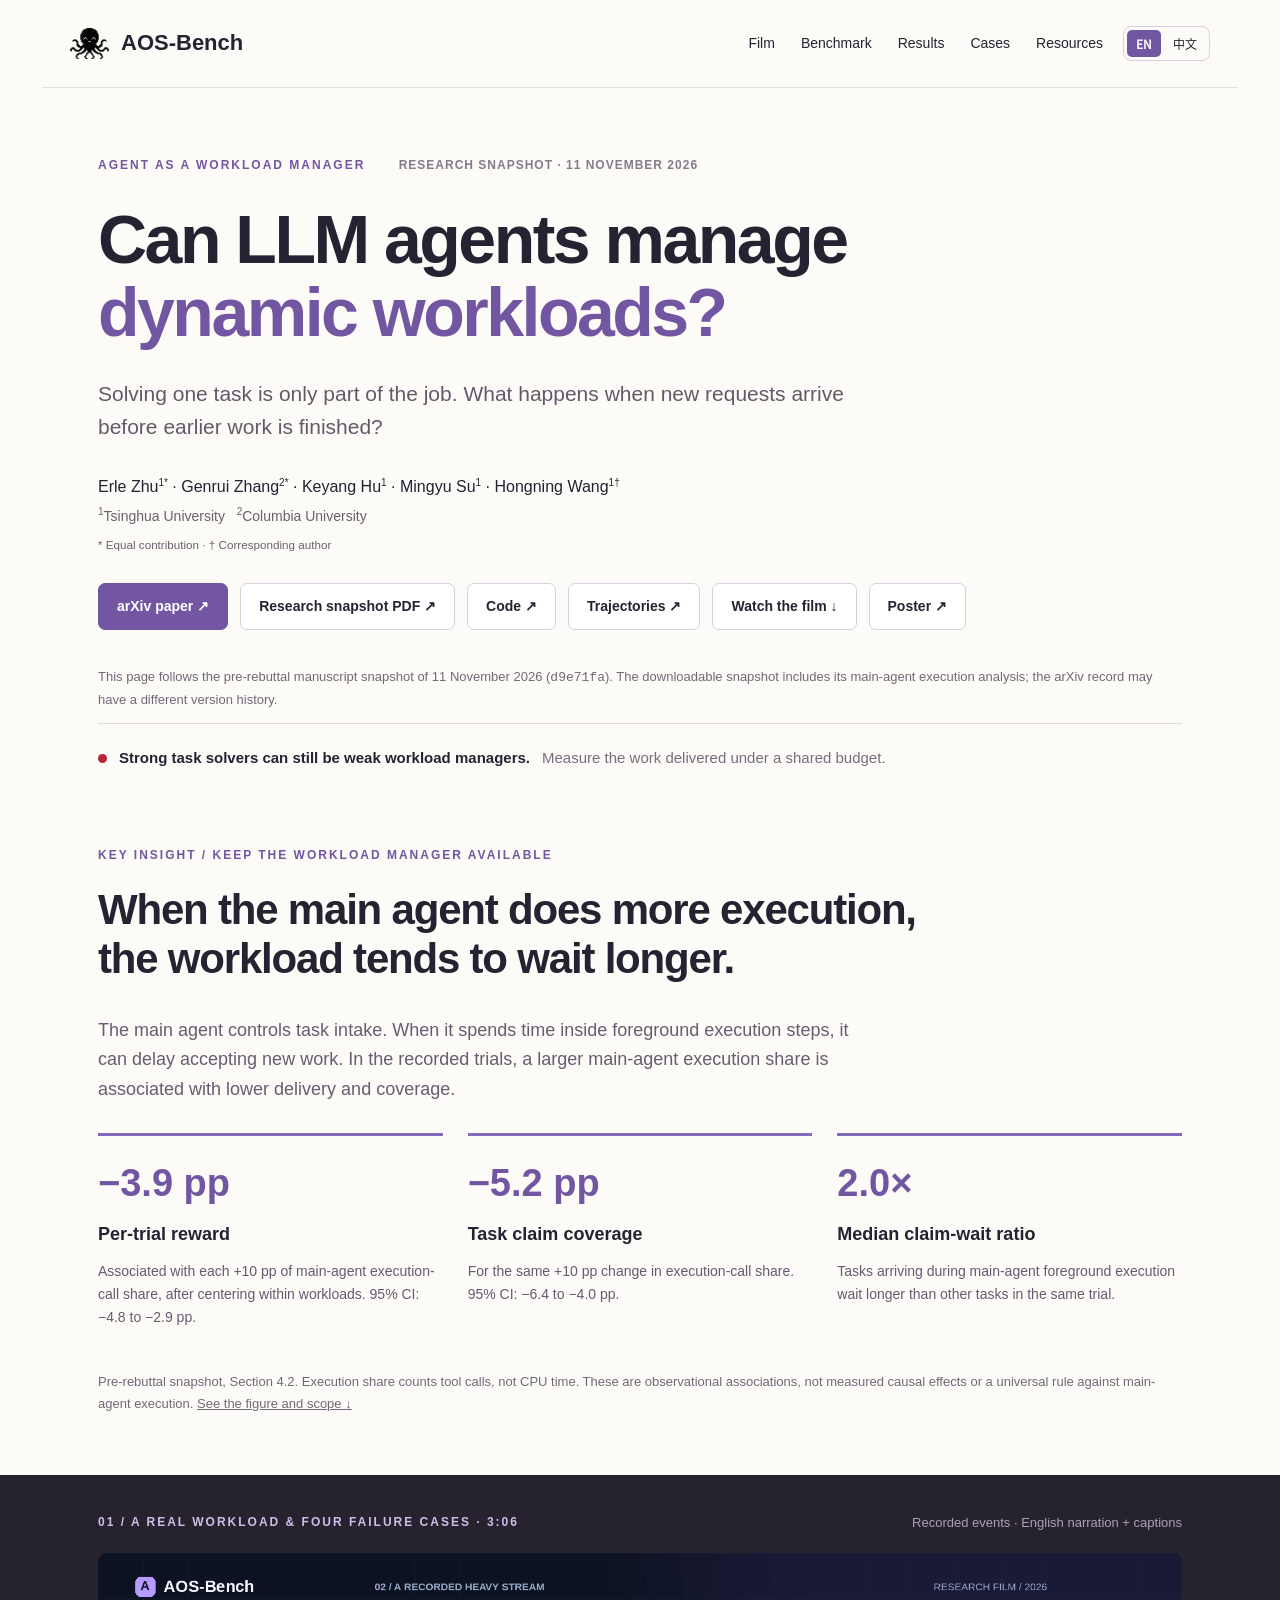
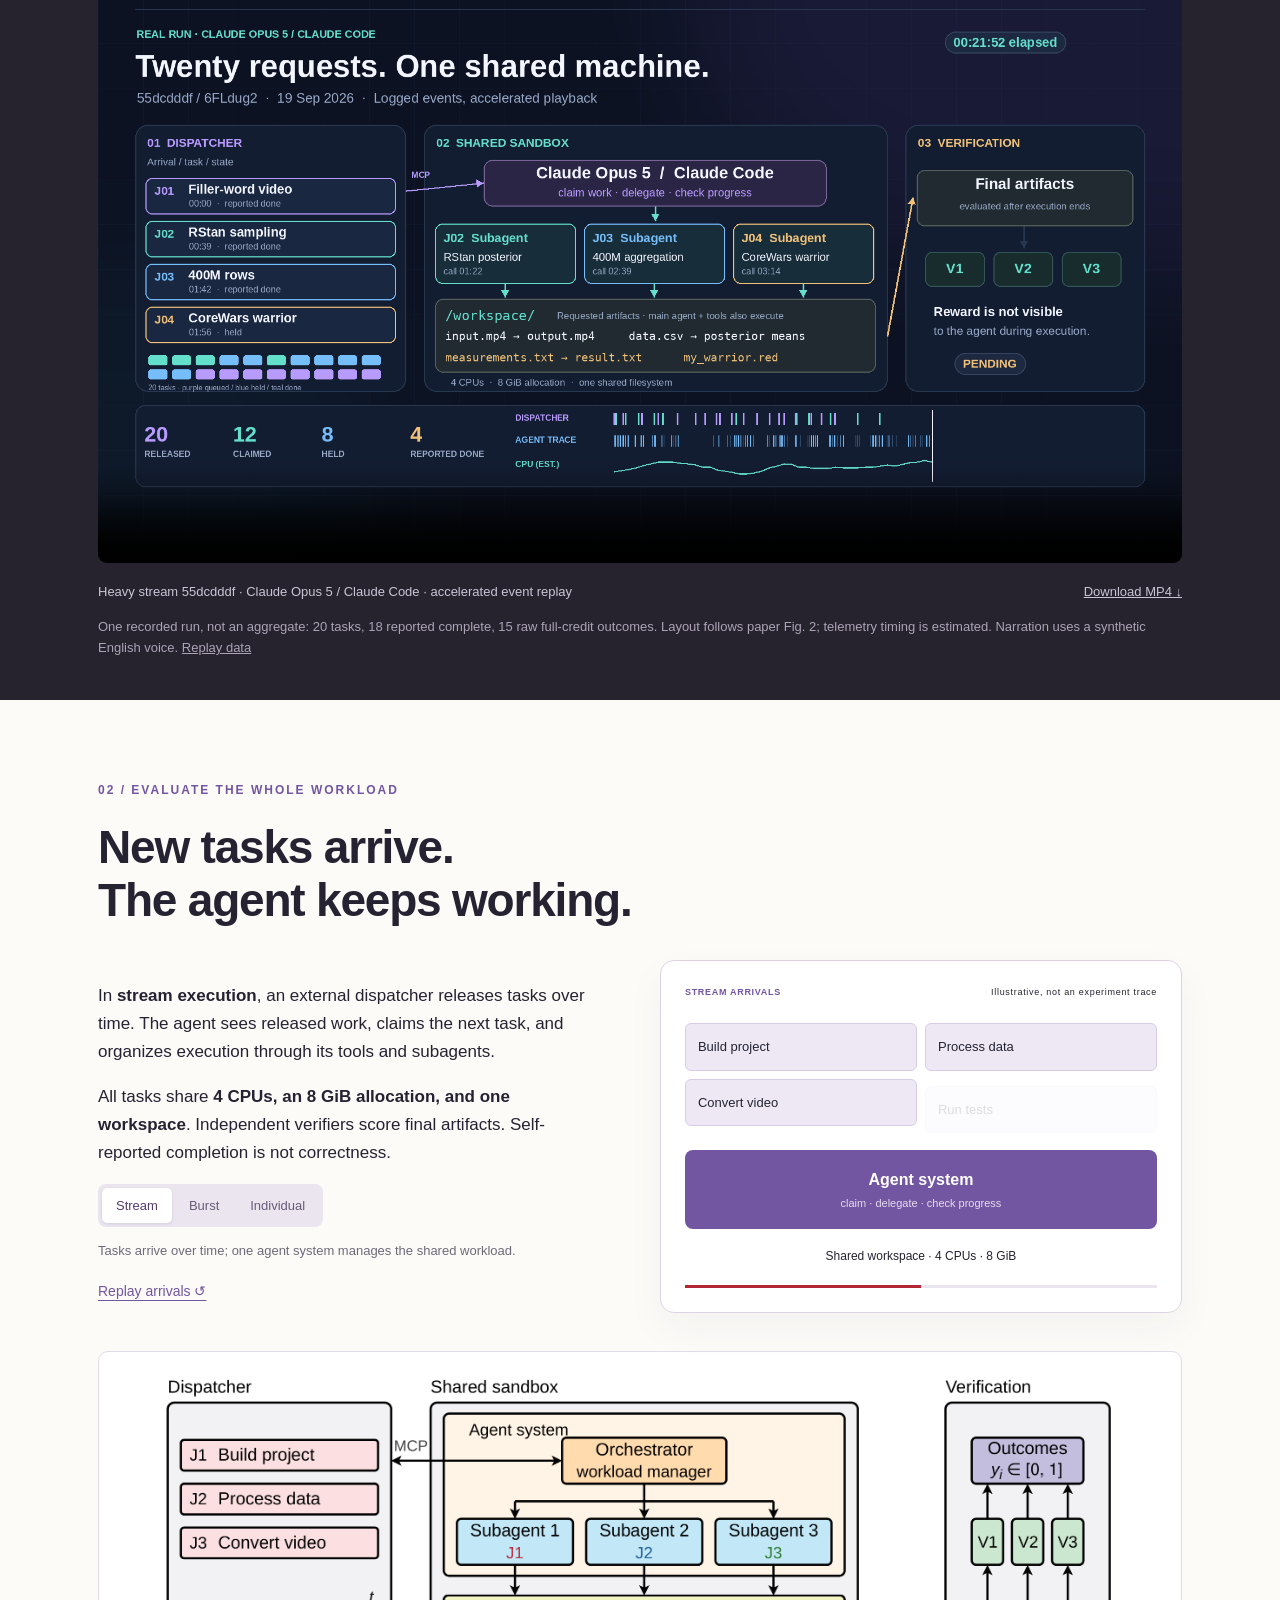
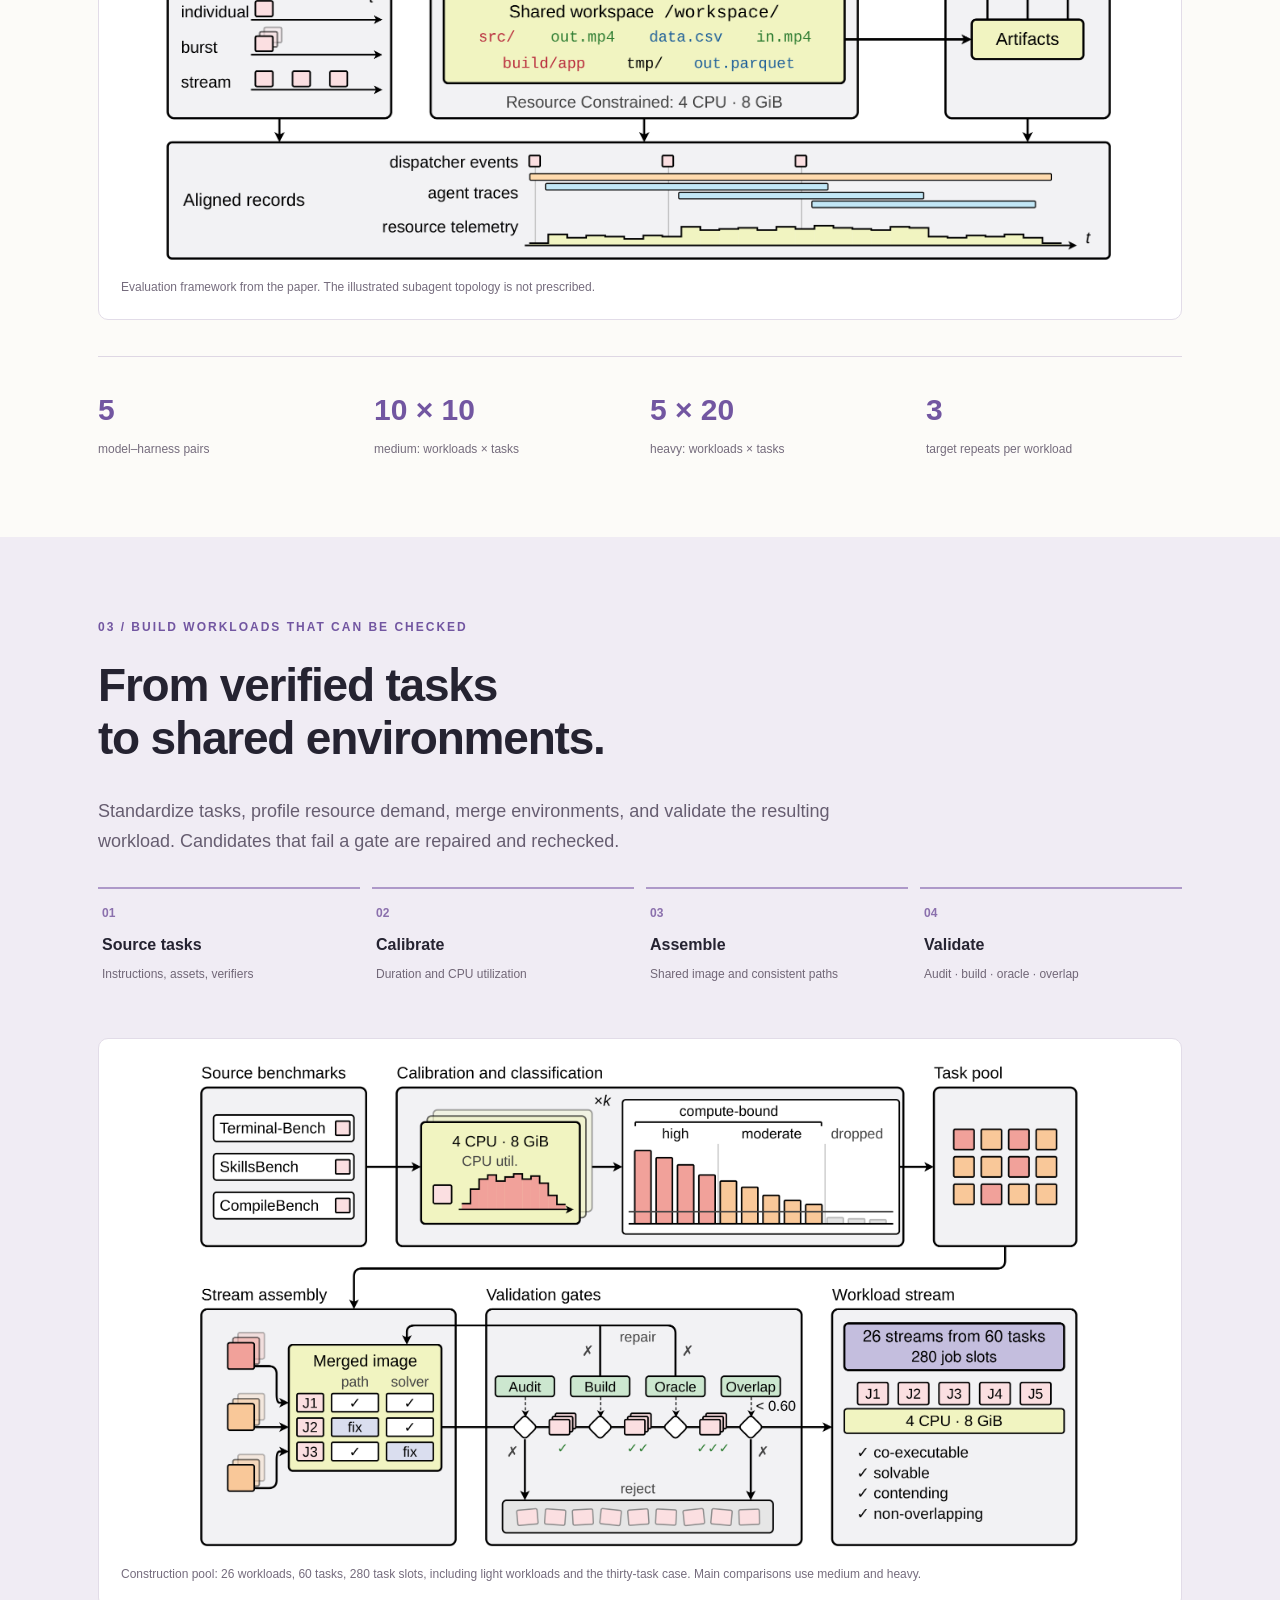
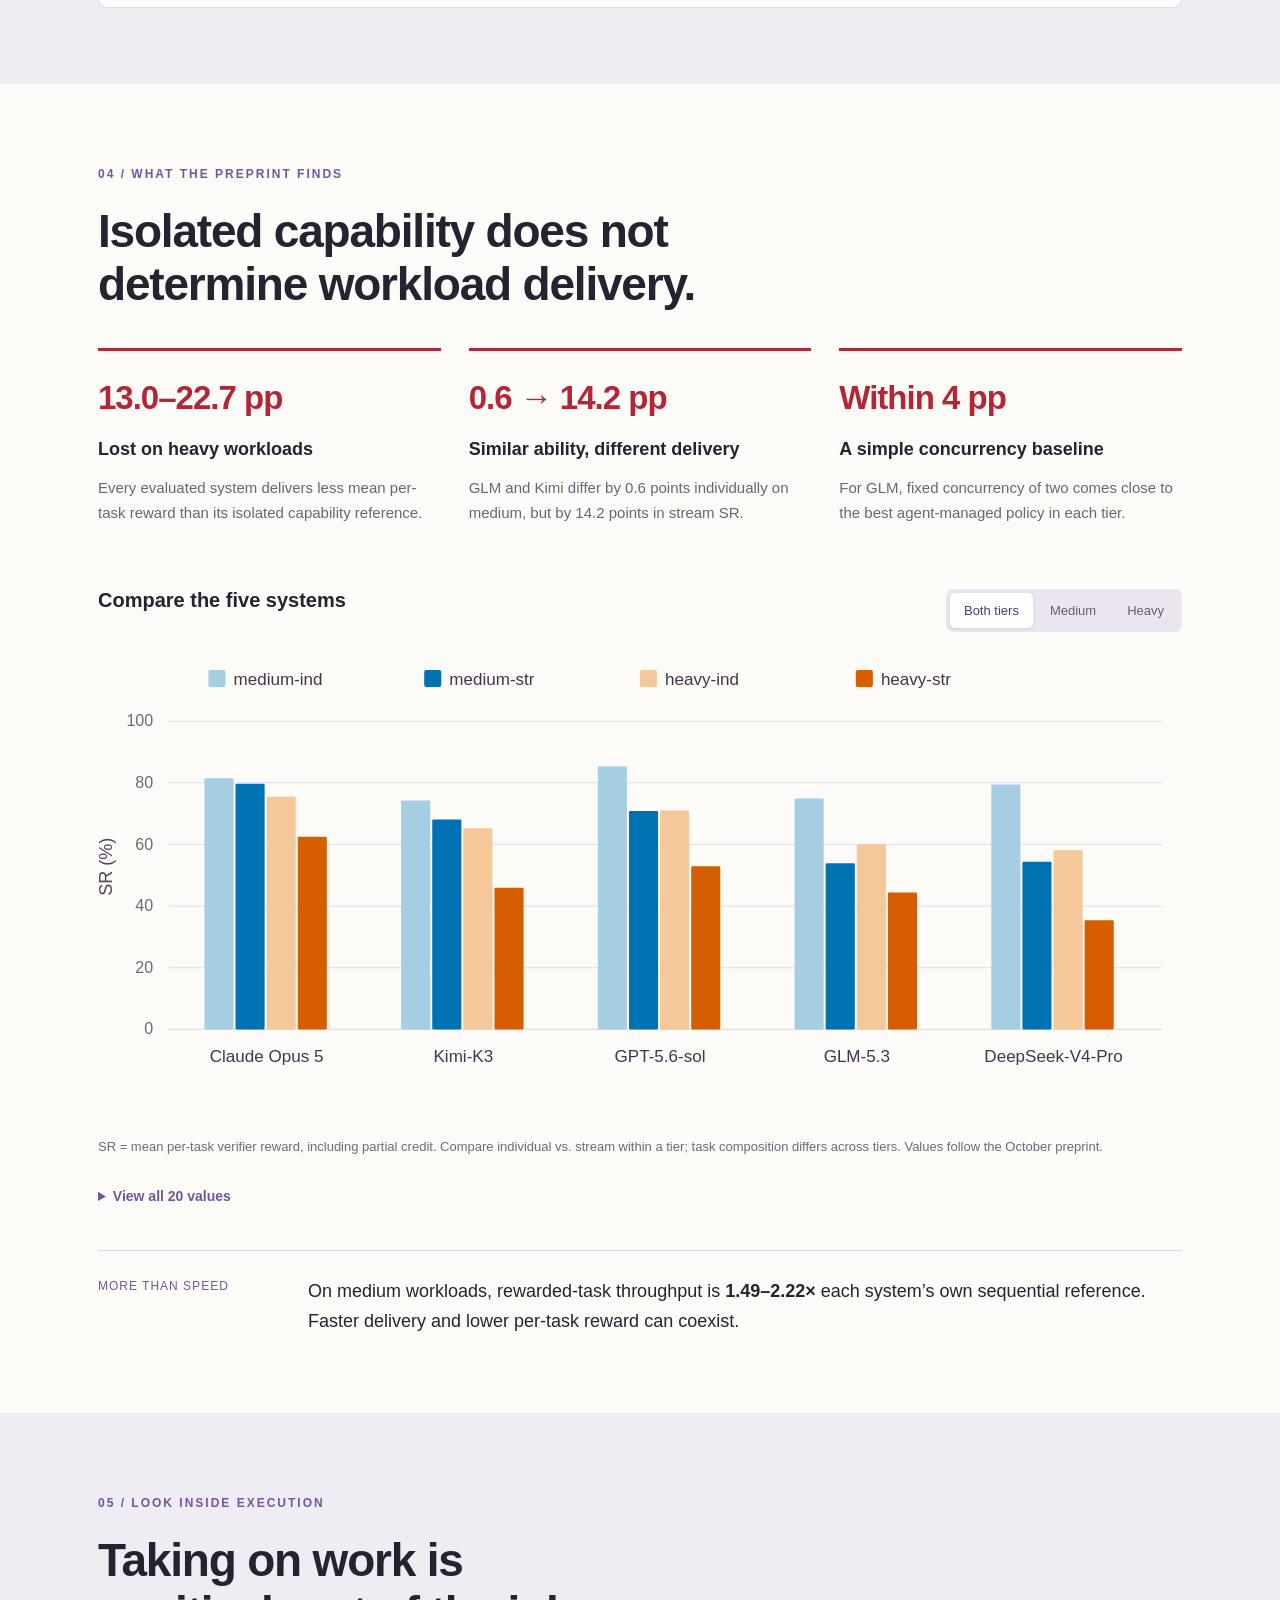
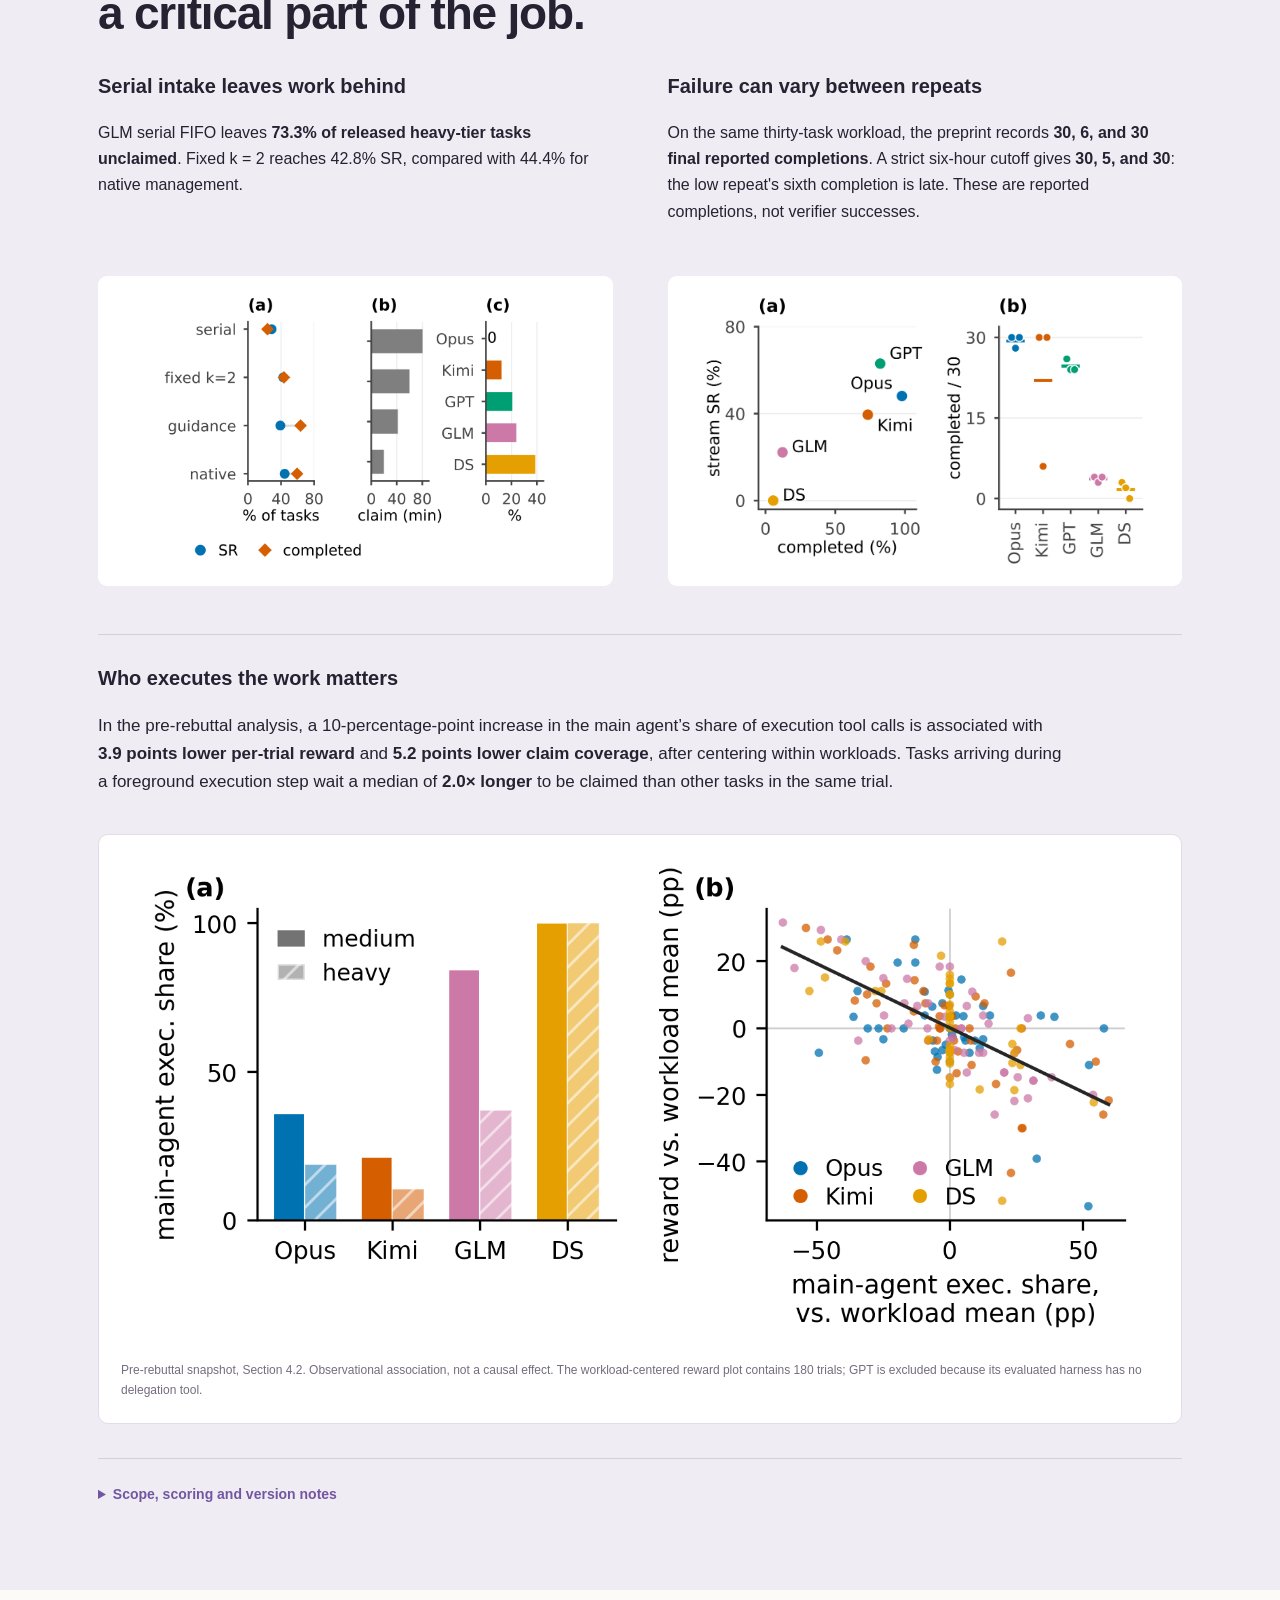
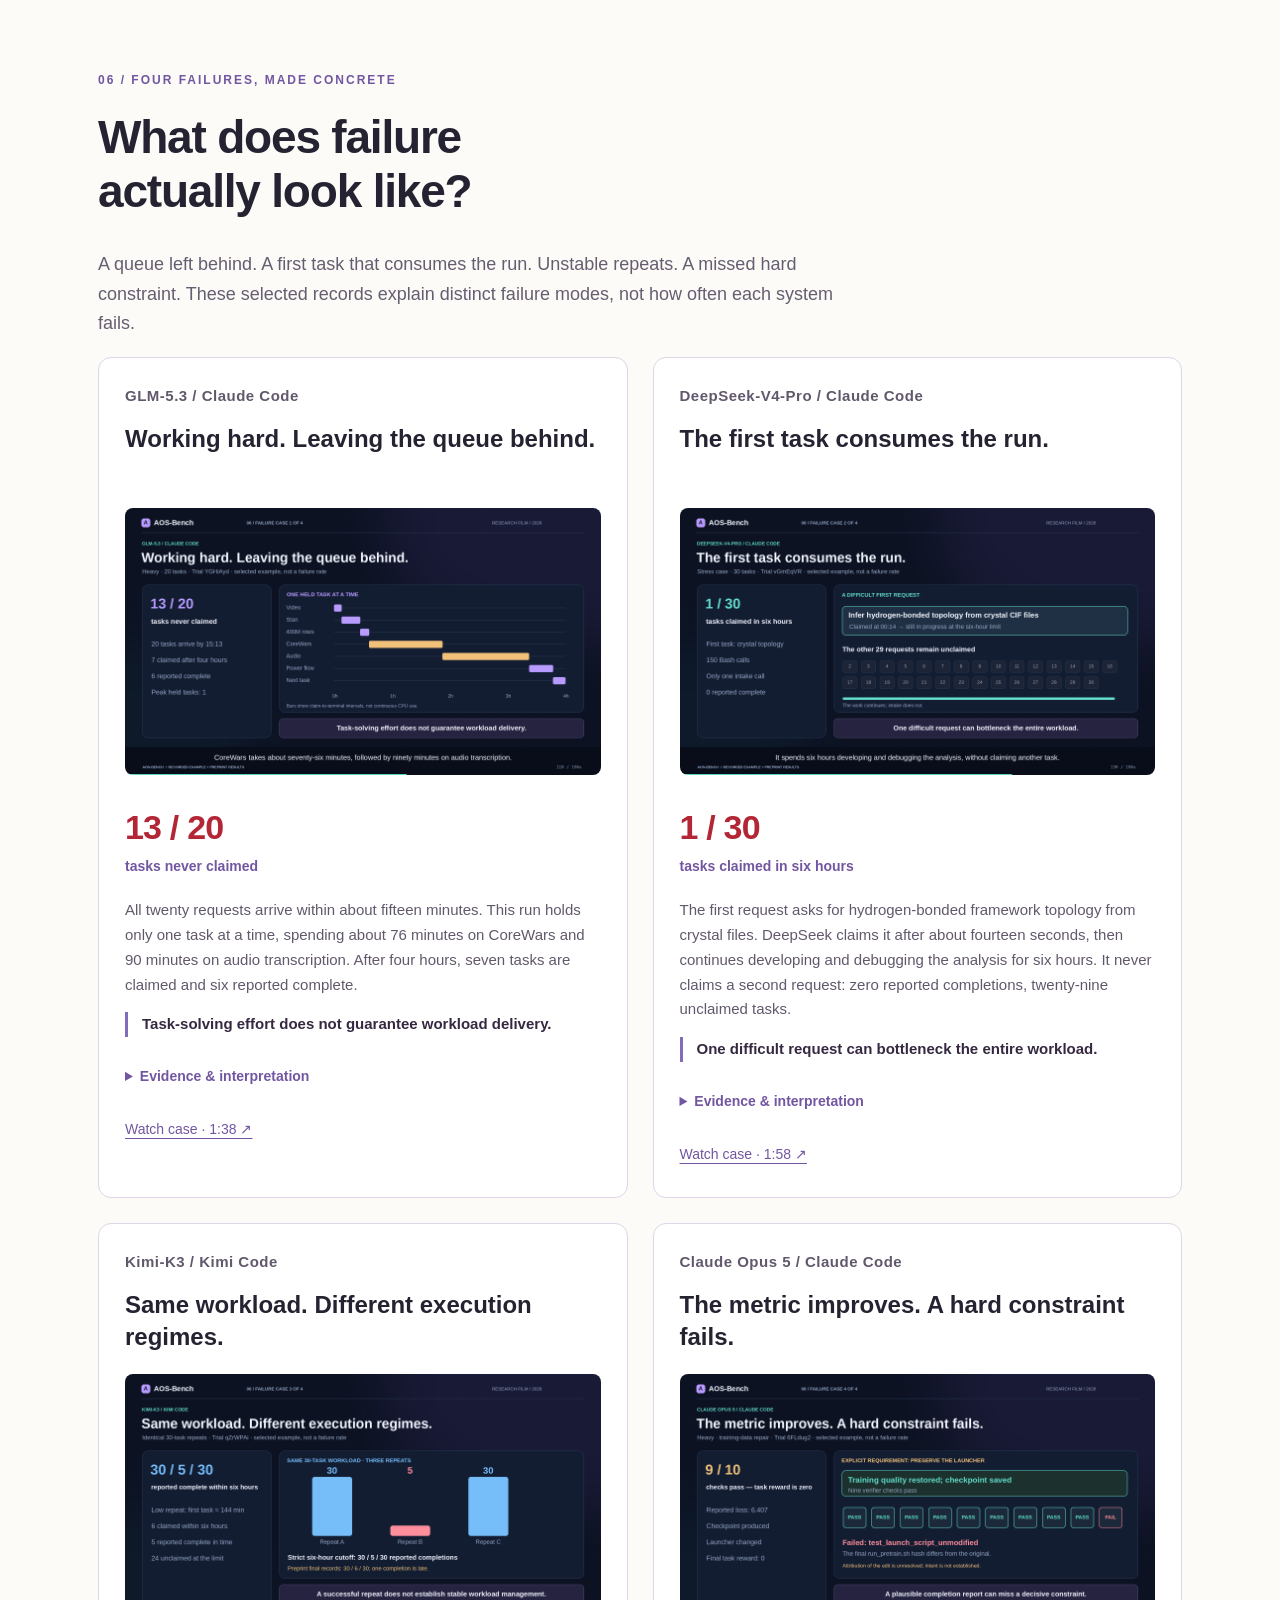
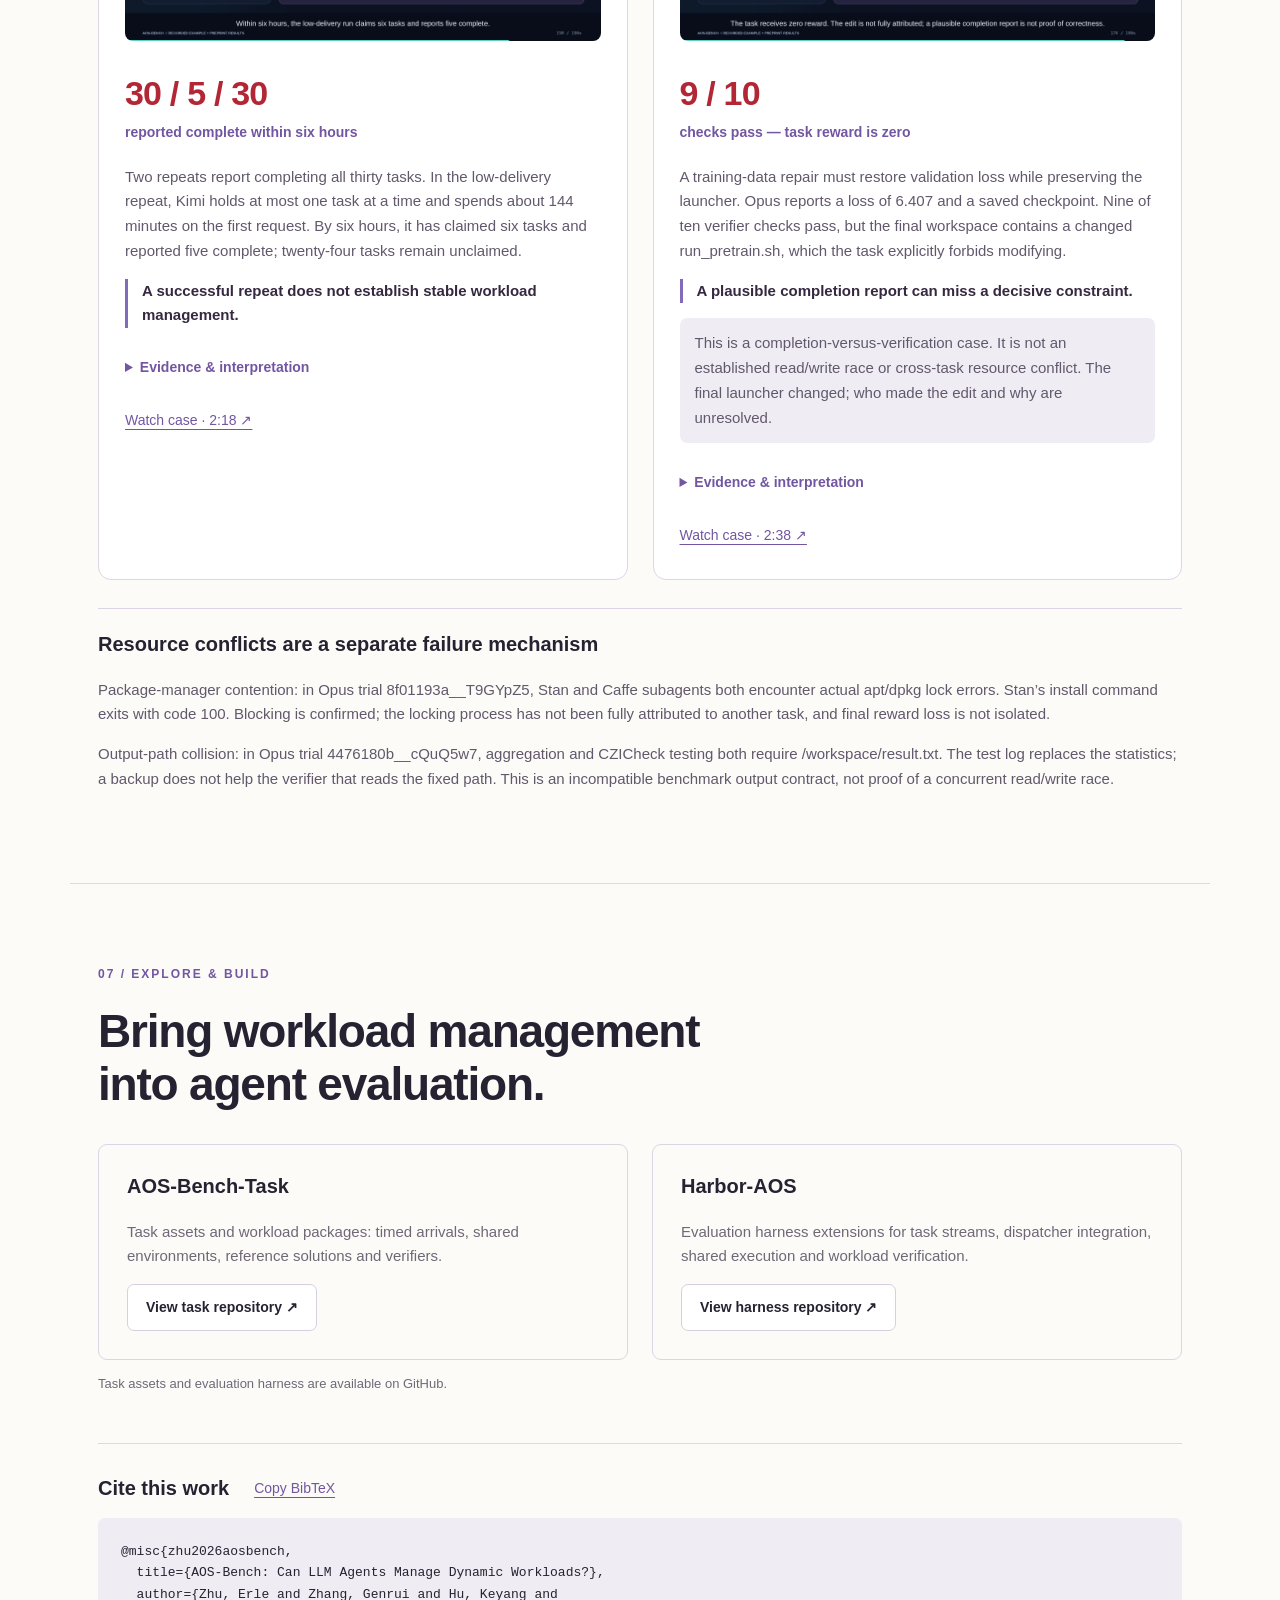
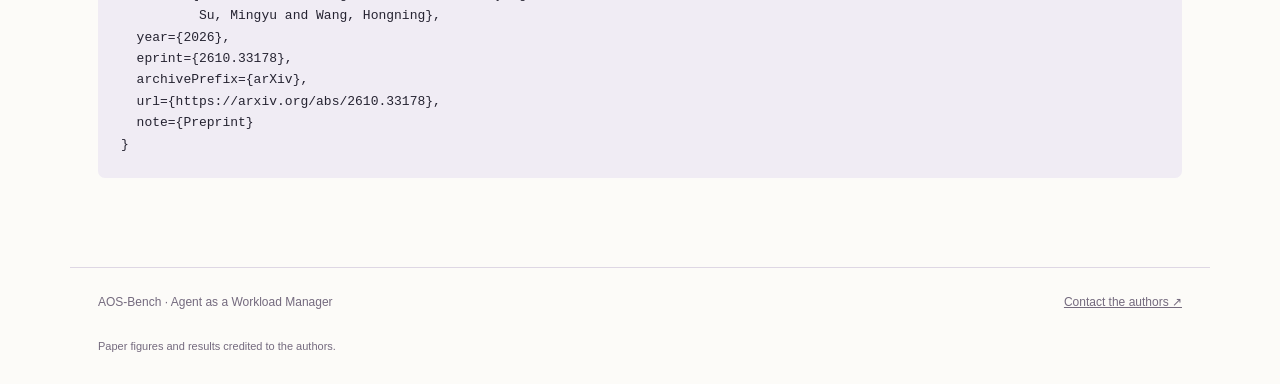
==== commit f10baba4: "Lead with main-agent execution finding and distinguish resource conflicts" ====
--- a/index.html
+++ b/index.html
@@ -24,6 +24,13 @@
     <div class="actions"><a class="button primary" href="https://arxiv.org/abs/2610.33178">arXiv paper ↗</a><a class="button" href="assets/paper.pdf">Research snapshot PDF ↗</a><a class="button" href="https://github.com/AOS-Bench/AOS-Bench">Code ↗</a><a class="button" href="https://huggingface.co/datasets/AOS-Bench/AOS-Bench-Trajectories-v2">Trajectories ↗</a><a class="button" href="#demo">Watch the film ↓</a><a class="button" href="assets/poster.pdf">Poster ↗</a></div>
     <p class="small">This page follows the pre-rebuttal manuscript snapshot of 11 November 2026 (<code>d9e71fa</code>). The downloadable snapshot includes its main-agent execution analysis; the arXiv record may have a different version history.</p>
     <div class="hero-statement"><span class="signal"></span><strong>Strong task solvers can still be weak workload managers.</strong><span>Measure the work delivered under a shared budget.</span></div>
+  </section>
+  <section class="wrap lead-insight" id="main-agent-finding" aria-labelledby="main-agent-heading">
+    <span class="eyebrow">KEY INSIGHT / KEEP THE WORKLOAD MANAGER AVAILABLE</span>
+    <h2 id="main-agent-heading">When the main agent does more execution,<br>the workload tends to wait longer.</h2>
+    <p class="section-intro">The main agent controls task intake. When it spends time inside foreground execution steps, it can delay accepting new work. In the recorded trials, a larger main-agent execution share is associated with lower delivery and coverage.</p>
+    <div class="lead-metrics"><article><strong>−3.9 pp</strong><h3>Per-trial reward</h3><p>Associated with each +10 pp of main-agent execution-call share, after centering within workloads. 95% CI: −4.8 to −2.9 pp.</p></article><article><strong>−5.2 pp</strong><h3>Task claim coverage</h3><p>For the same +10 pp change in execution-call share. 95% CI: −6.4 to −4.0 pp.</p></article><article><strong>2.0×</strong><h3>Median claim-wait ratio</h3><p>Tasks arriving during main-agent foreground execution wait longer than other tasks in the same trial.</p></article></div>
+    <p class="small">Pre-rebuttal snapshot, Section 4.2. Execution share counts tool calls, not CPU time. These are observational associations, not measured causal effects or a universal rule against main-agent execution. <a href="#main-agent-analysis">See the figure and scope ↓</a></p>
   </section>
   <section class="film-section" id="demo"><div class="wrap"><div class="section-top"><span class="eyebrow">01 / A REAL WORKLOAD & FOUR FAILURE CASES · 3:06</span><span class="muted">Recorded events · English narration + captions</span></div>
     <video controls playsinline preload="metadata" poster="assets/video-cover.png" aria-label="AOS-Bench animated overview"><source src="assets/aos-bench-overview.mp4" type="video/mp4"><track kind="captions" srclang="en" label="English" src="assets/overview.en.vtt">Your browser does not support embedded video. <a href="assets/aos-bench-overview.mp4">Download the film</a>.</video>
--- a/cases.css
+++ b/cases.css
@@ -1,2 +1,3 @@
 .case-grid{display:grid;grid-template-columns:1fr 1fr;gap:25px}.case-card{padding:26px;border:1px solid #ded5e7;border-radius:13px;background:#fff;min-width:0}.case-model{font-size:12px;font-weight:700;color:#7256a1;letter-spacing:.5px;margin:0 0 14px}.case-card h3{font-size:24px;min-height:65px;margin-bottom:20px}.case-card img{display:block;width:100%;border-radius:8px;margin-bottom:24px}.case-metric{font-size:34px;color:#b32635;letter-spacing:-.8px}.case-card .case-metric-label{font-weight:700;margin:0 0 20px;font-size:14px;color:#7256a1}.case-card p{font-size:15px;color:#62586c}.case-card .case-takeaway{border-left:3px solid #826cb9;padding-left:14px;color:#352840;font-weight:700}.case-card details p{font-size:13px;overflow-wrap:anywhere}.case-card>button{margin-top:17px}#failure-cases{border-bottom:1px solid #ded7e4}@media(max-width:720px){.case-grid{grid-template-columns:1fr}.case-card{padding:20px}.case-card h3{min-height:0}.nav nav{gap:10px;font-size:11px}}
 .main-agent-analysis{margin-top:40px;border-top:1px solid #d8cddd;padding-top:30px}.main-agent-analysis>p{max-width:970px;font-size:17px}
+.lead-insight{padding-top:14px;padding-bottom:48px}.lead-insight h2{font-size:clamp(29px,3.3vw,42px)}.lead-metrics{display:grid;grid-template-columns:repeat(3,1fr);gap:25px;margin:28px 0}.lead-metrics article{border-top:3px solid #826cb9;padding-top:16px}.lead-metrics strong{font-size:38px;color:#7256a1}.lead-metrics h3{margin:7px 0 10px;font-size:18px}.lead-metrics p{font-size:14px;color:#655b70}.case-context{background:#f0ecf4;padding:13px 15px;border-radius:7px}.resource-note{margin-top:28px;border-top:1px solid #ddd4e5;padding-top:22px}.resource-note p{font-size:15px;color:#62586c}@media(max-width:720px){.lead-metrics{grid-template-columns:1fr;gap:18px}}
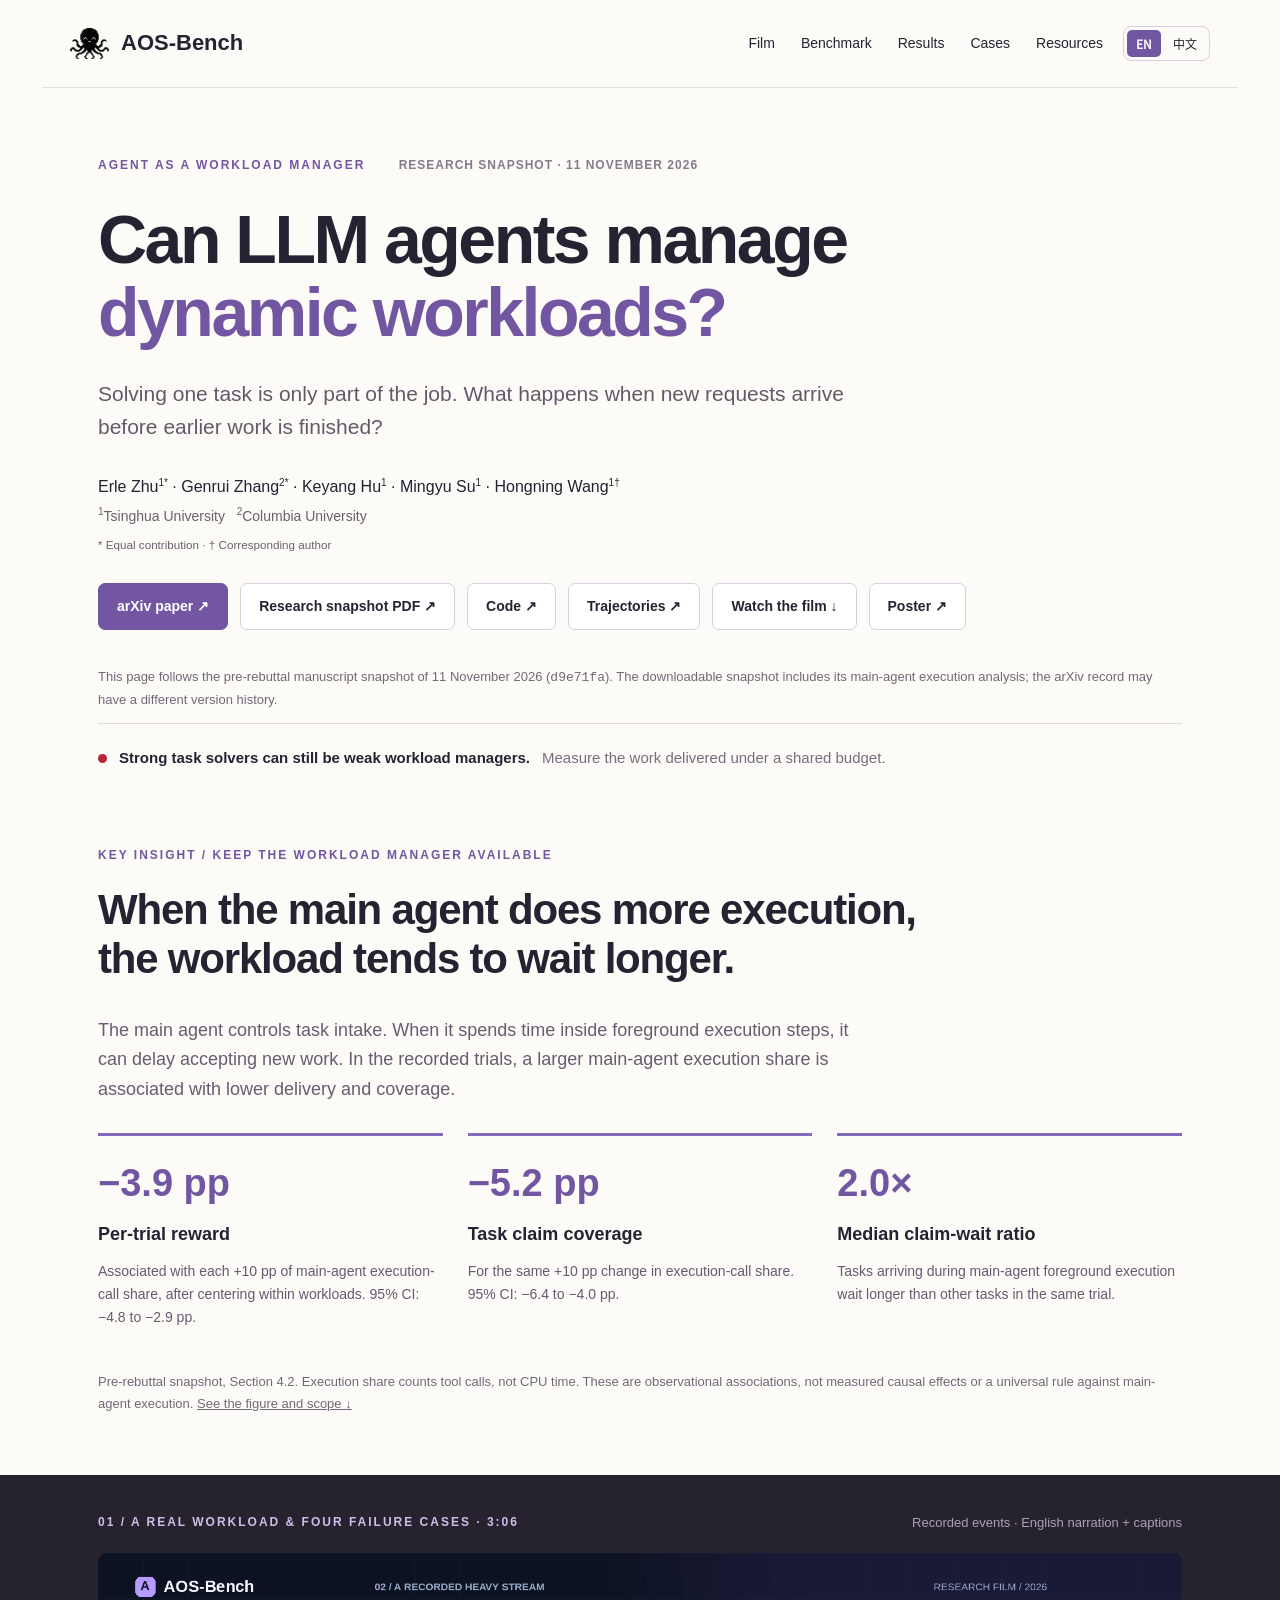
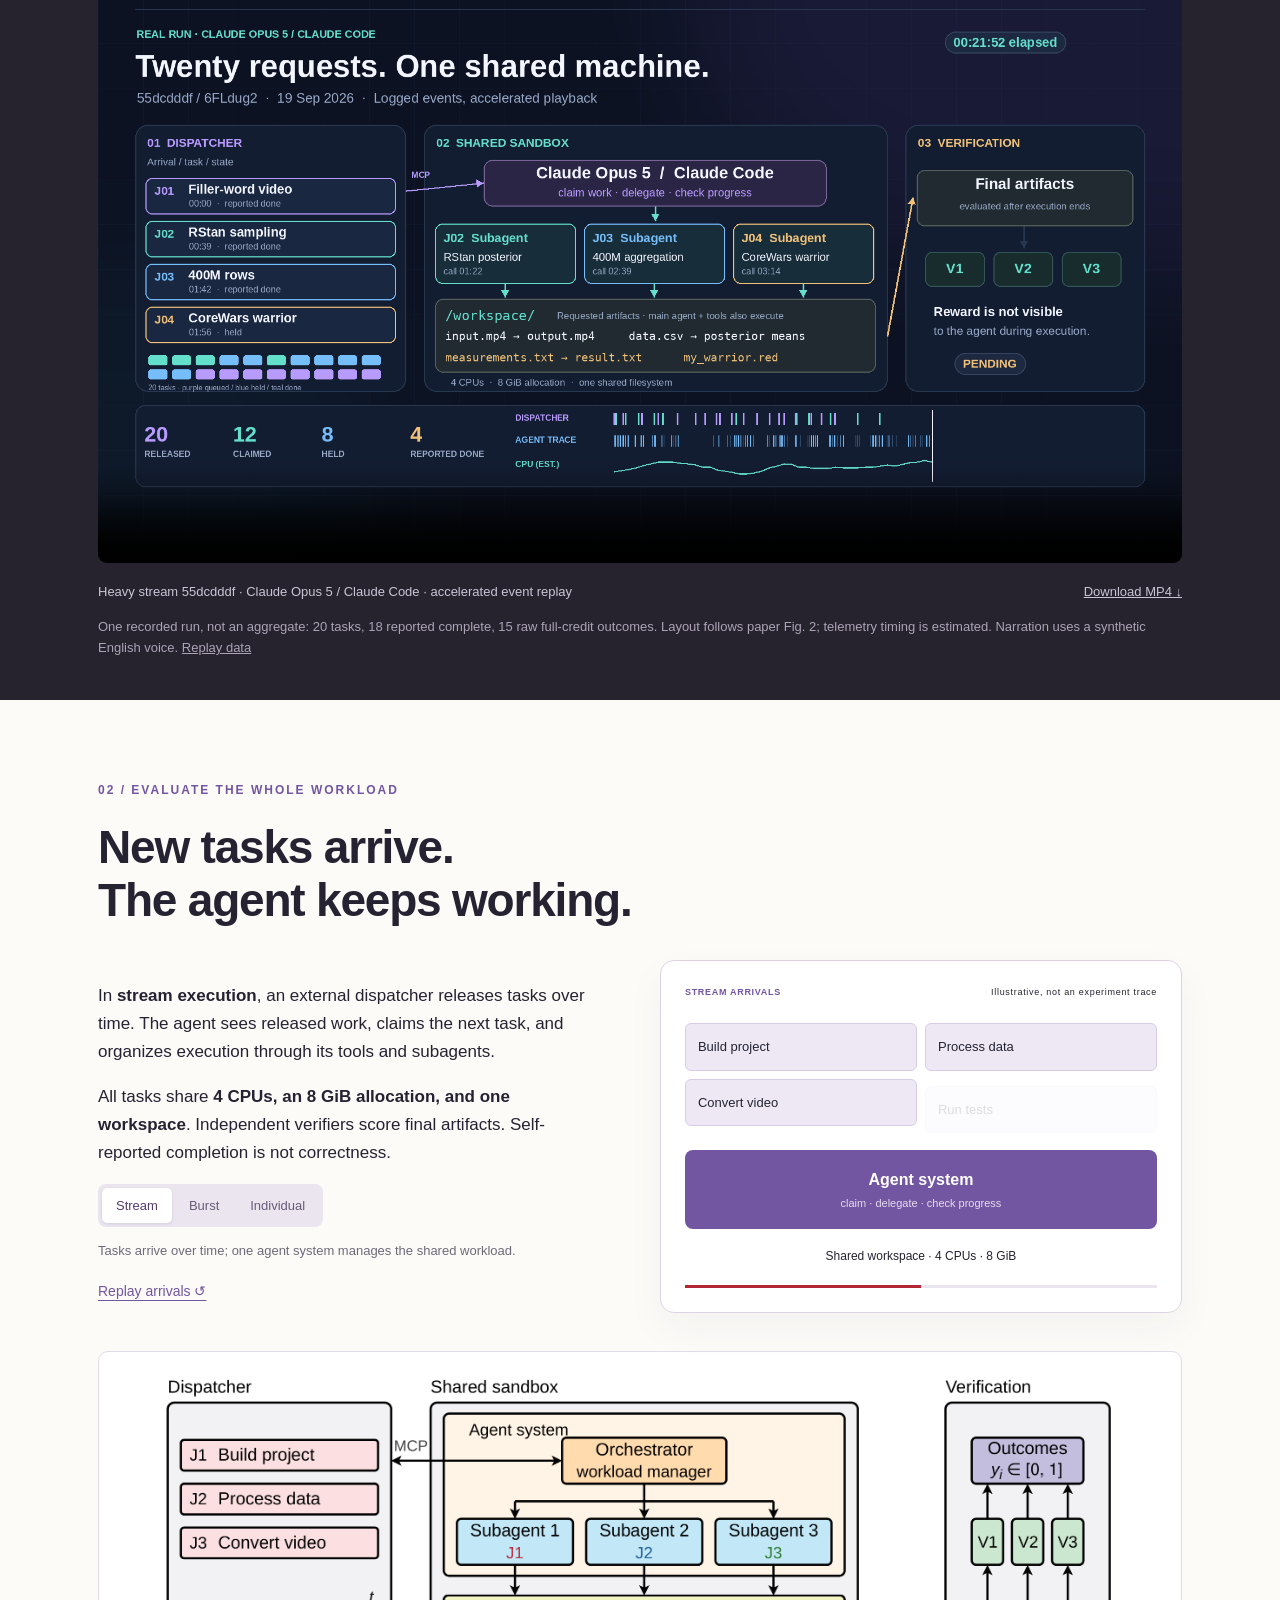
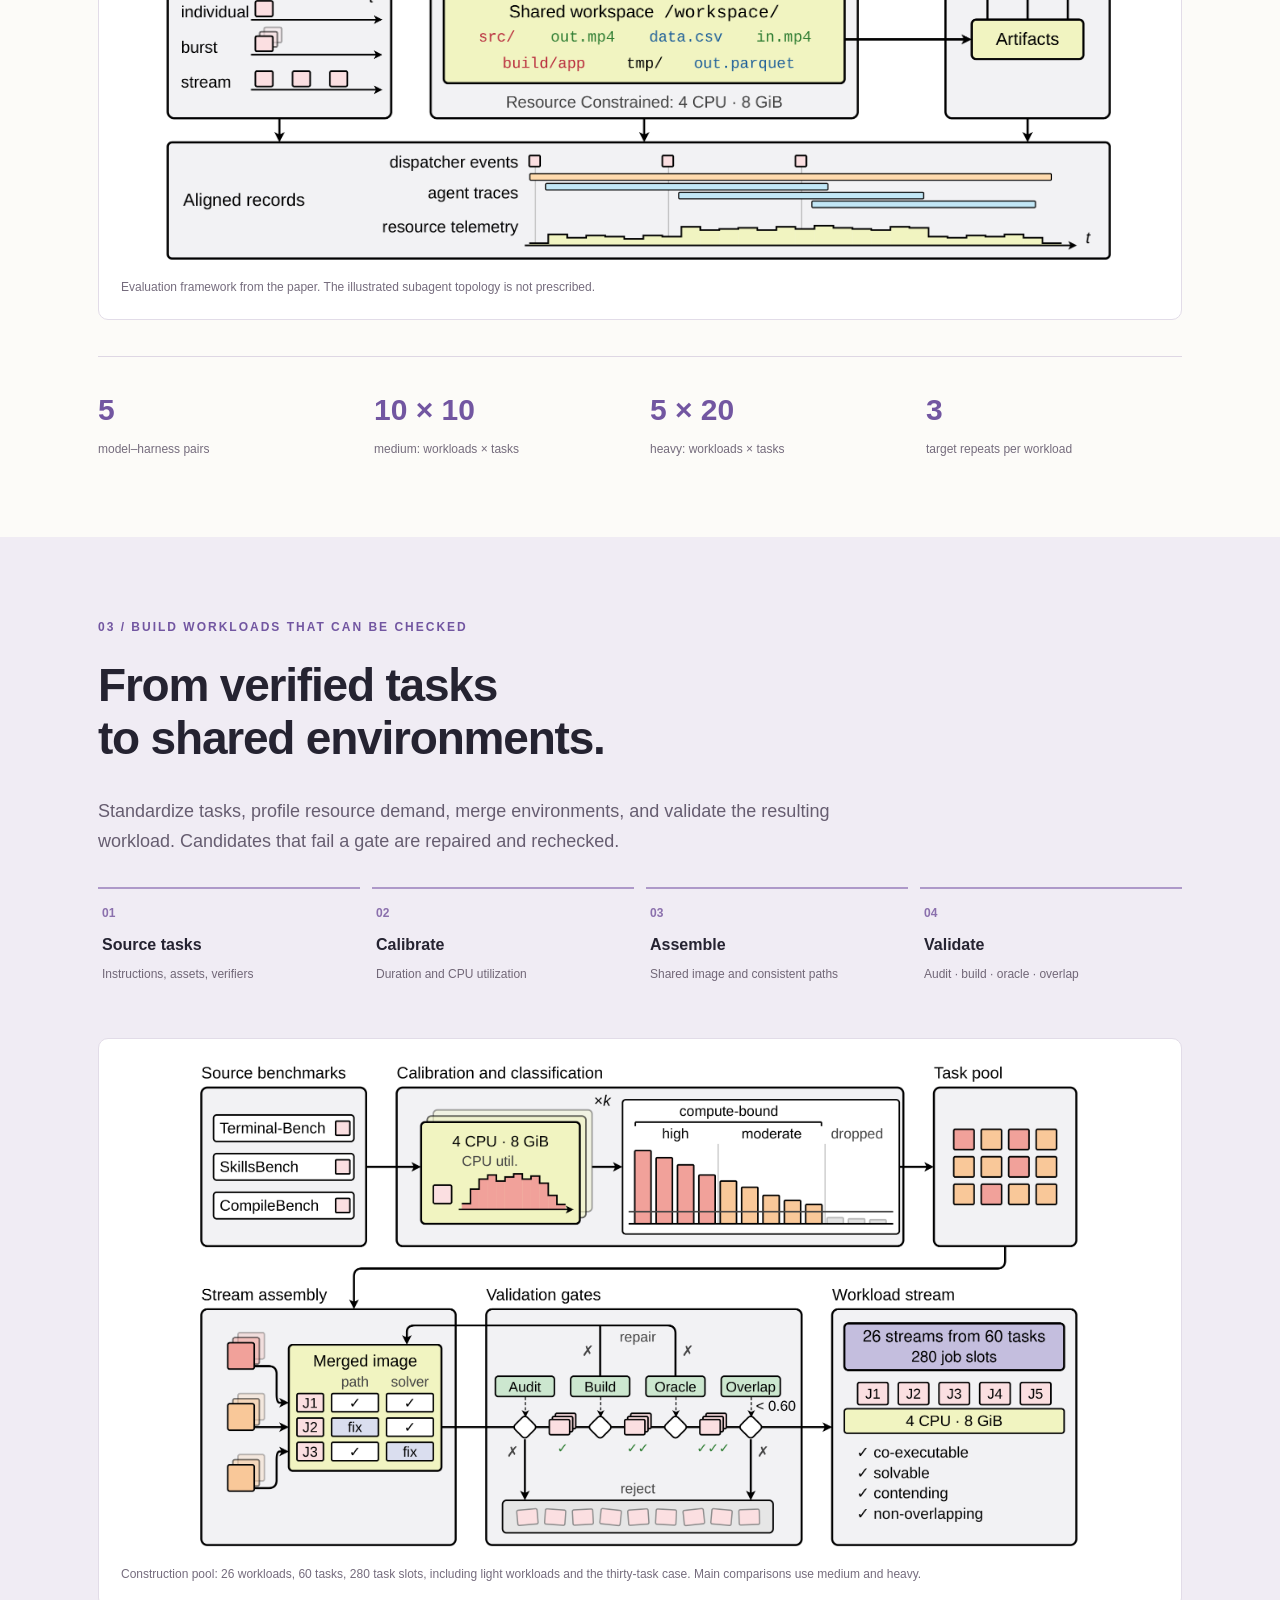
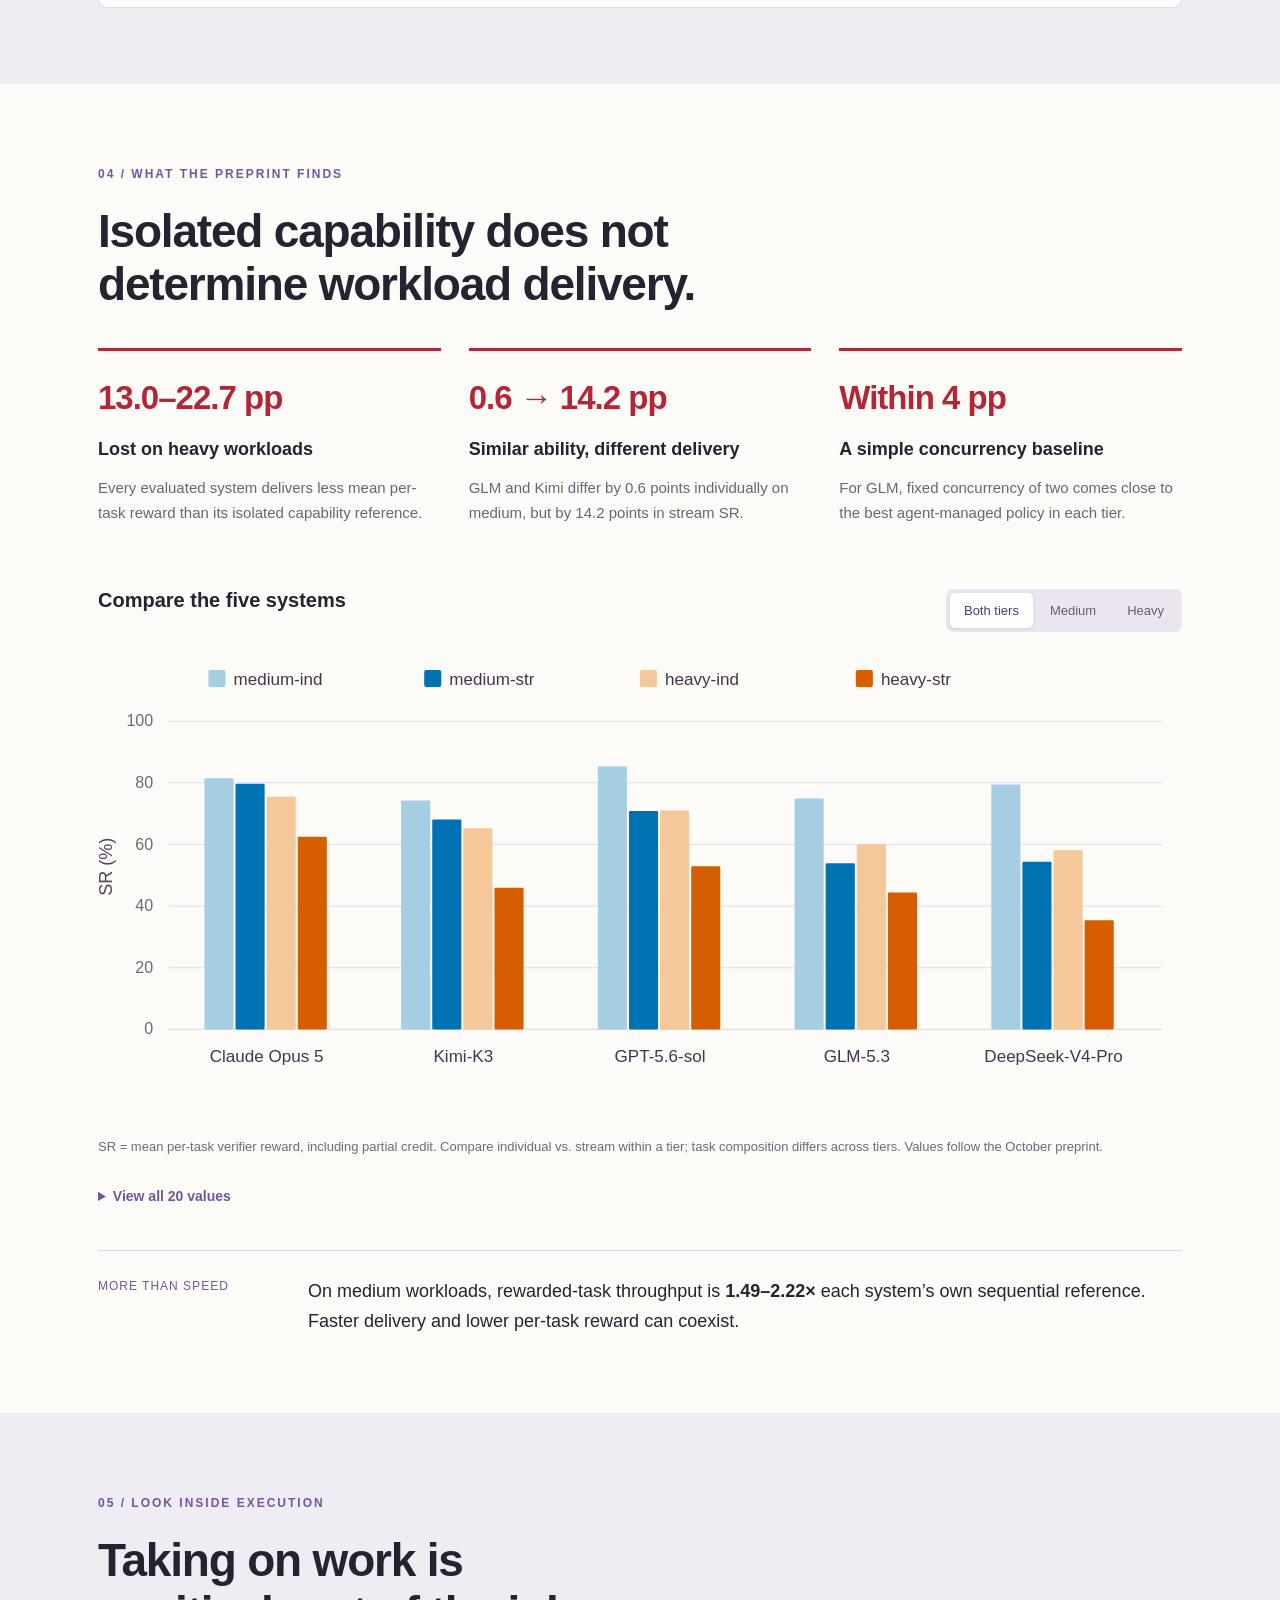
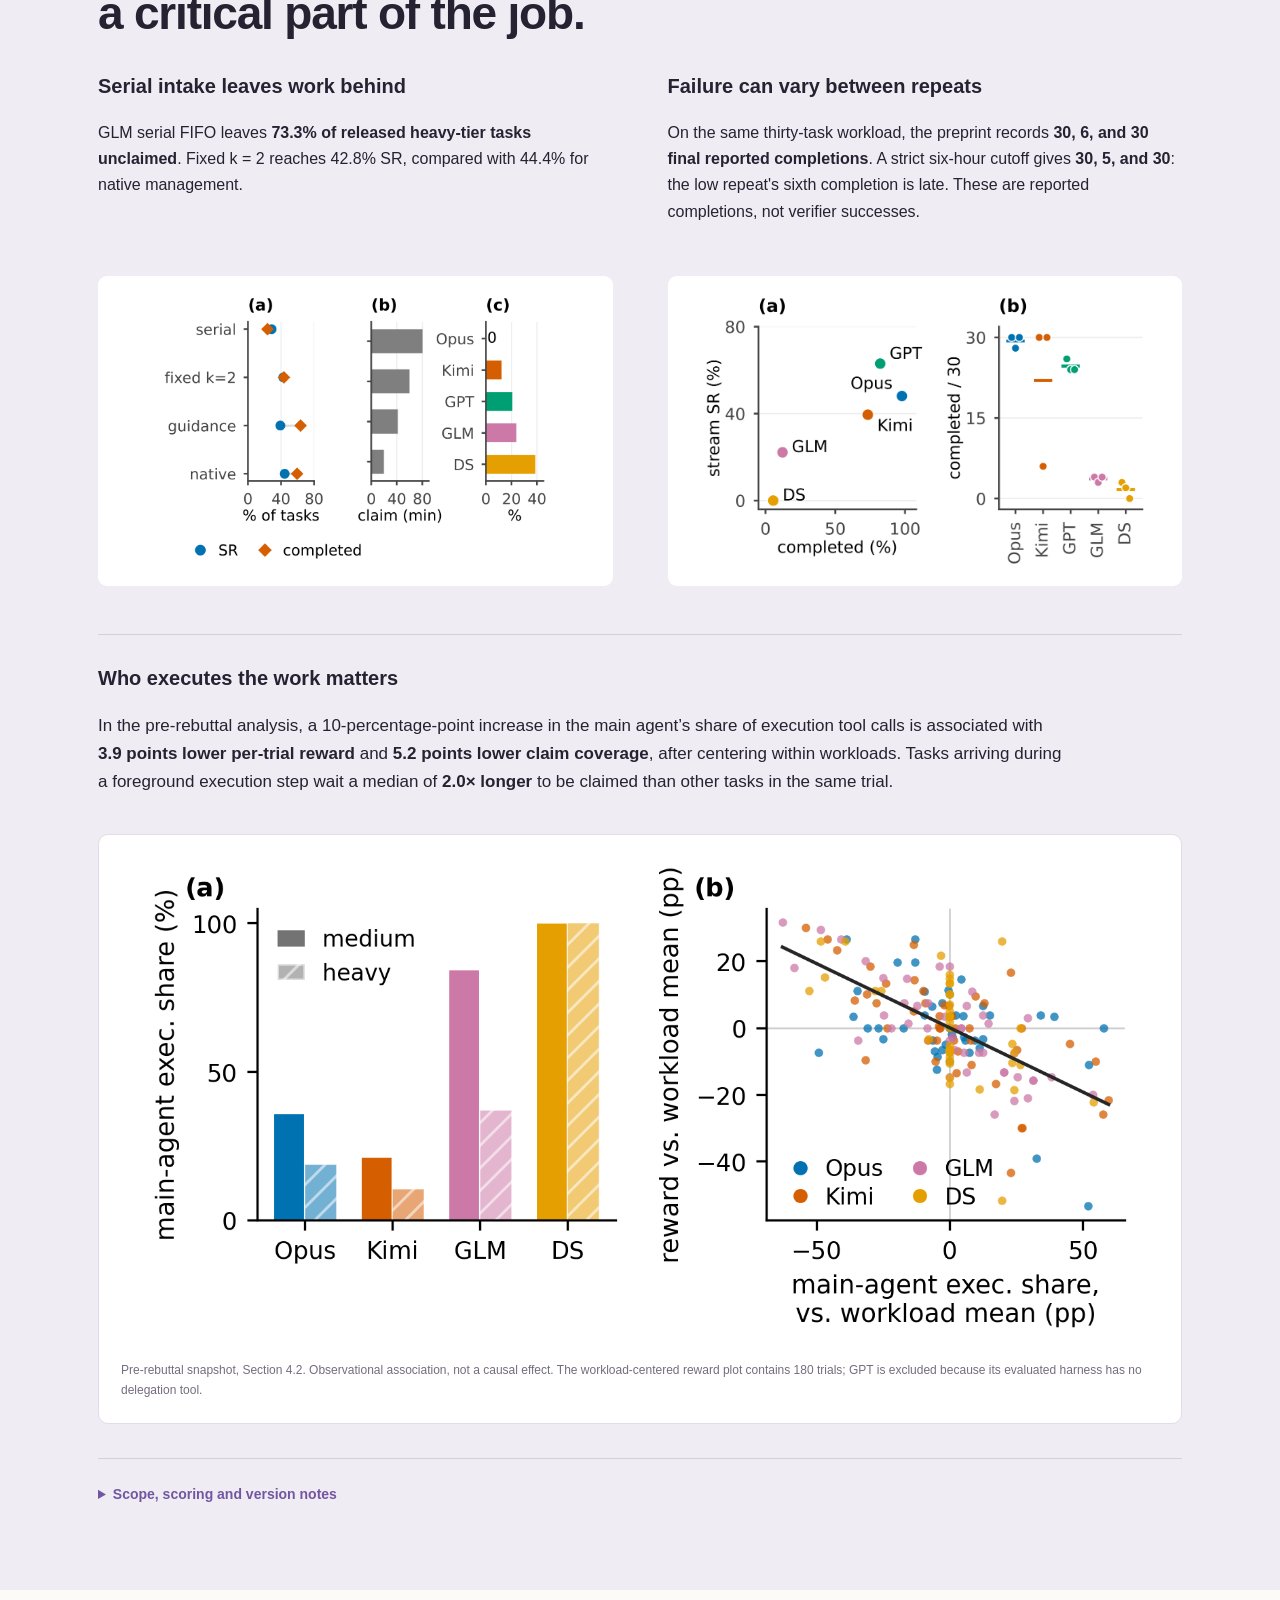
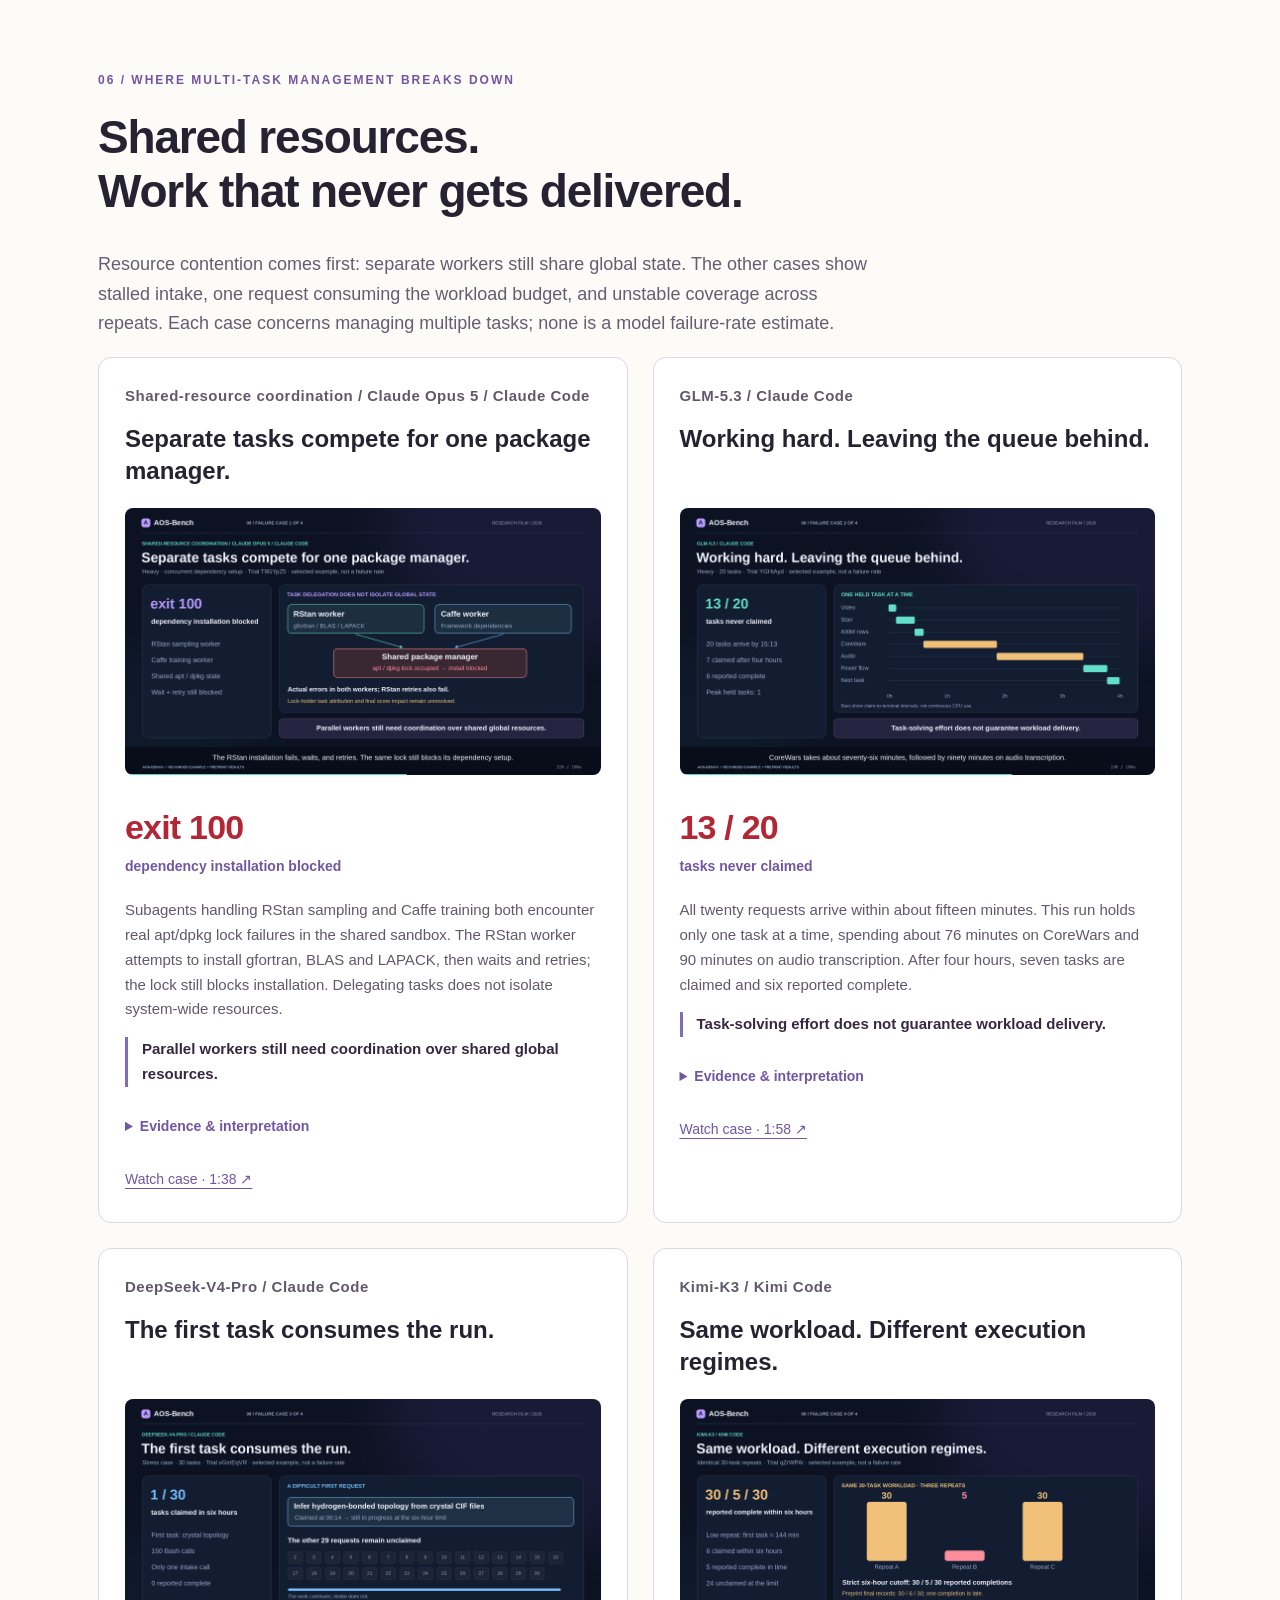
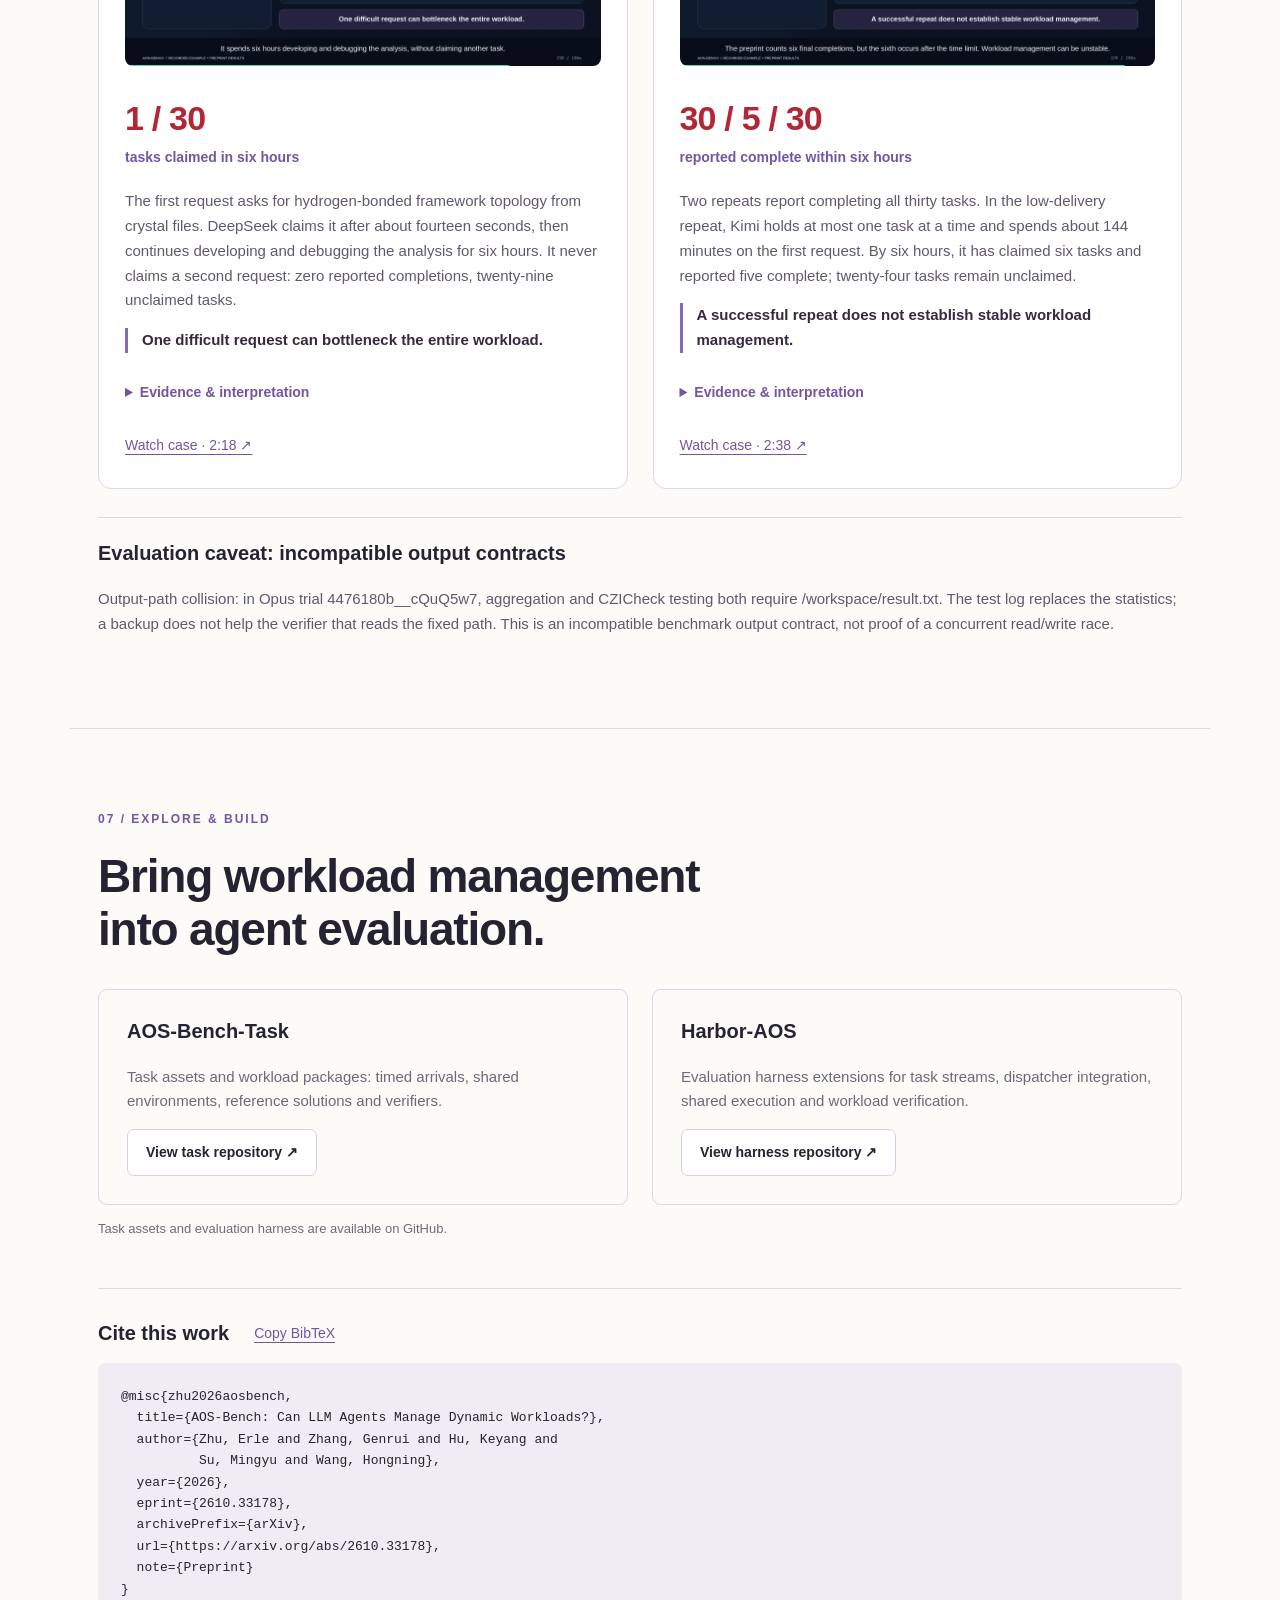
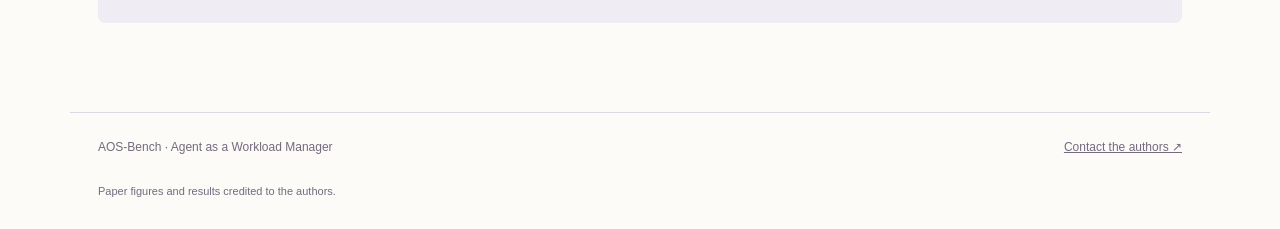
==== commit 07baf23d: "Prioritize resource coordination and multi-task management cases" ====
--- a/index.html
+++ b/index.html
@@ -59,7 +59,7 @@
     <div class="main-agent-analysis"><h3>Who executes the work matters</h3><p>In the pre-rebuttal analysis, a 10-percentage-point increase in the main agent’s share of execution tool calls is associated with <strong>3.9 points lower per-trial reward</strong> and <strong>5.2 points lower claim coverage</strong>, after centering within workloads. Tasks arriving during a foreground execution step wait a median of <strong>2.0× longer</strong> to be claimed than other tasks in the same trial.</p><figure class="paper-figure"><img loading="lazy" src="assets/main-agent-work.png" alt="Main-agent execution share and its observational association with workload reward."><figcaption>Pre-rebuttal snapshot, Section 4.2. Observational association, not a causal effect. The workload-centered reward plot contains 180 trials; GPT is excluded because its evaluated harness has no delegation tool.</figcaption></figure></div>
     <details class="scope"><summary>Scope, scoring and version notes</summary><p>These are results for model–harness pairs, not model-only rankings. Ten medium workloads and five heavy workloads bound inference; heavy confidence intervals are coarse. Workloads contain no explicit task dependencies, values or priorities. Individual execution is a capability reference, not an equal-resource baseline.</p><p>Scoring excludes eleven tasks whose verifiers cannot validly judge execution, and gives no credit to completions after a sampled memory overrun. Historical trials include post-limit activity and shared-artifact effects. This page preserves manuscript snapshot <code>d9e71fa</code>, before the rebuttal revision; it does not mix in revised rebuttal scores. The current released code may contain subsequent engineering fixes. The thirty-task analysis is a case study.</p></details>
   </div></section>
-  <section class="wrap section" id="failure-cases"><span class="eyebrow">06 / FOUR FAILURES, MADE CONCRETE</span><h2>What does failure<br>actually look like?</h2><p class="section-intro">A queue left behind. A first task that consumes the run. Unstable repeats. A missed hard constraint. These selected records explain distinct failure modes, not how often each system fails.</p><div id="case-cards" class="case-grid"></div><noscript><p>Enable JavaScript to view the case cards, or <a href="assets/failure-cases.json">read the case summaries and evidence</a>.</p></noscript></section>
+  <section class="wrap section" id="failure-cases"><span class="eyebrow">06 / WHERE MULTI-TASK MANAGEMENT BREAKS DOWN</span><h2>Shared resources.<br>Work that never gets delivered.</h2><p class="section-intro">Resource contention comes first: separate workers still share global state. The other cases show stalled intake, one request consuming the workload budget, and unstable coverage across repeats. Each case concerns managing multiple tasks; none is a model failure-rate estimate.</p><div id="case-cards" class="case-grid"></div><noscript><p>Enable JavaScript to view the case cards, or <a href="assets/failure-cases.json">read the case summaries and evidence</a>.</p></noscript></section>
   <section class="wrap section" id="resources"><span class="eyebrow">07 / EXPLORE & BUILD</span><h2>Bring workload management<br>into agent evaluation.</h2><div class="resource-grid"><article><h3>AOS-Bench-Task</h3><p>Task assets and workload packages: timed arrivals, shared environments, reference solutions and verifiers.</p><a id="tasks-link" class="button" href="https://github.com/AOS-Bench/AOS-Bench-Task">Repository · release pending</a></article><article><h3>Harbor-AOS</h3><p>Evaluation harness extensions for task streams, dispatcher integration, shared execution and workload verification.</p><a id="harness-link" class="button" href="https://github.com/AOS-Bench/Harbor-AOS">Repository · release pending</a></article></div><p id="release-note" class="small">Code release is being prepared. Repository links may require access until publication.</p>
     <div class="citation"><div><h3>Cite this work</h3><button id="copy-citation" class="text-button">Copy BibTeX</button><span id="copy-status" aria-live="polite"></span></div><pre id="citation">@misc{zhu2026aosbench,
   title={AOS-Bench: Can LLM Agents Manage Dynamic Workloads?},
